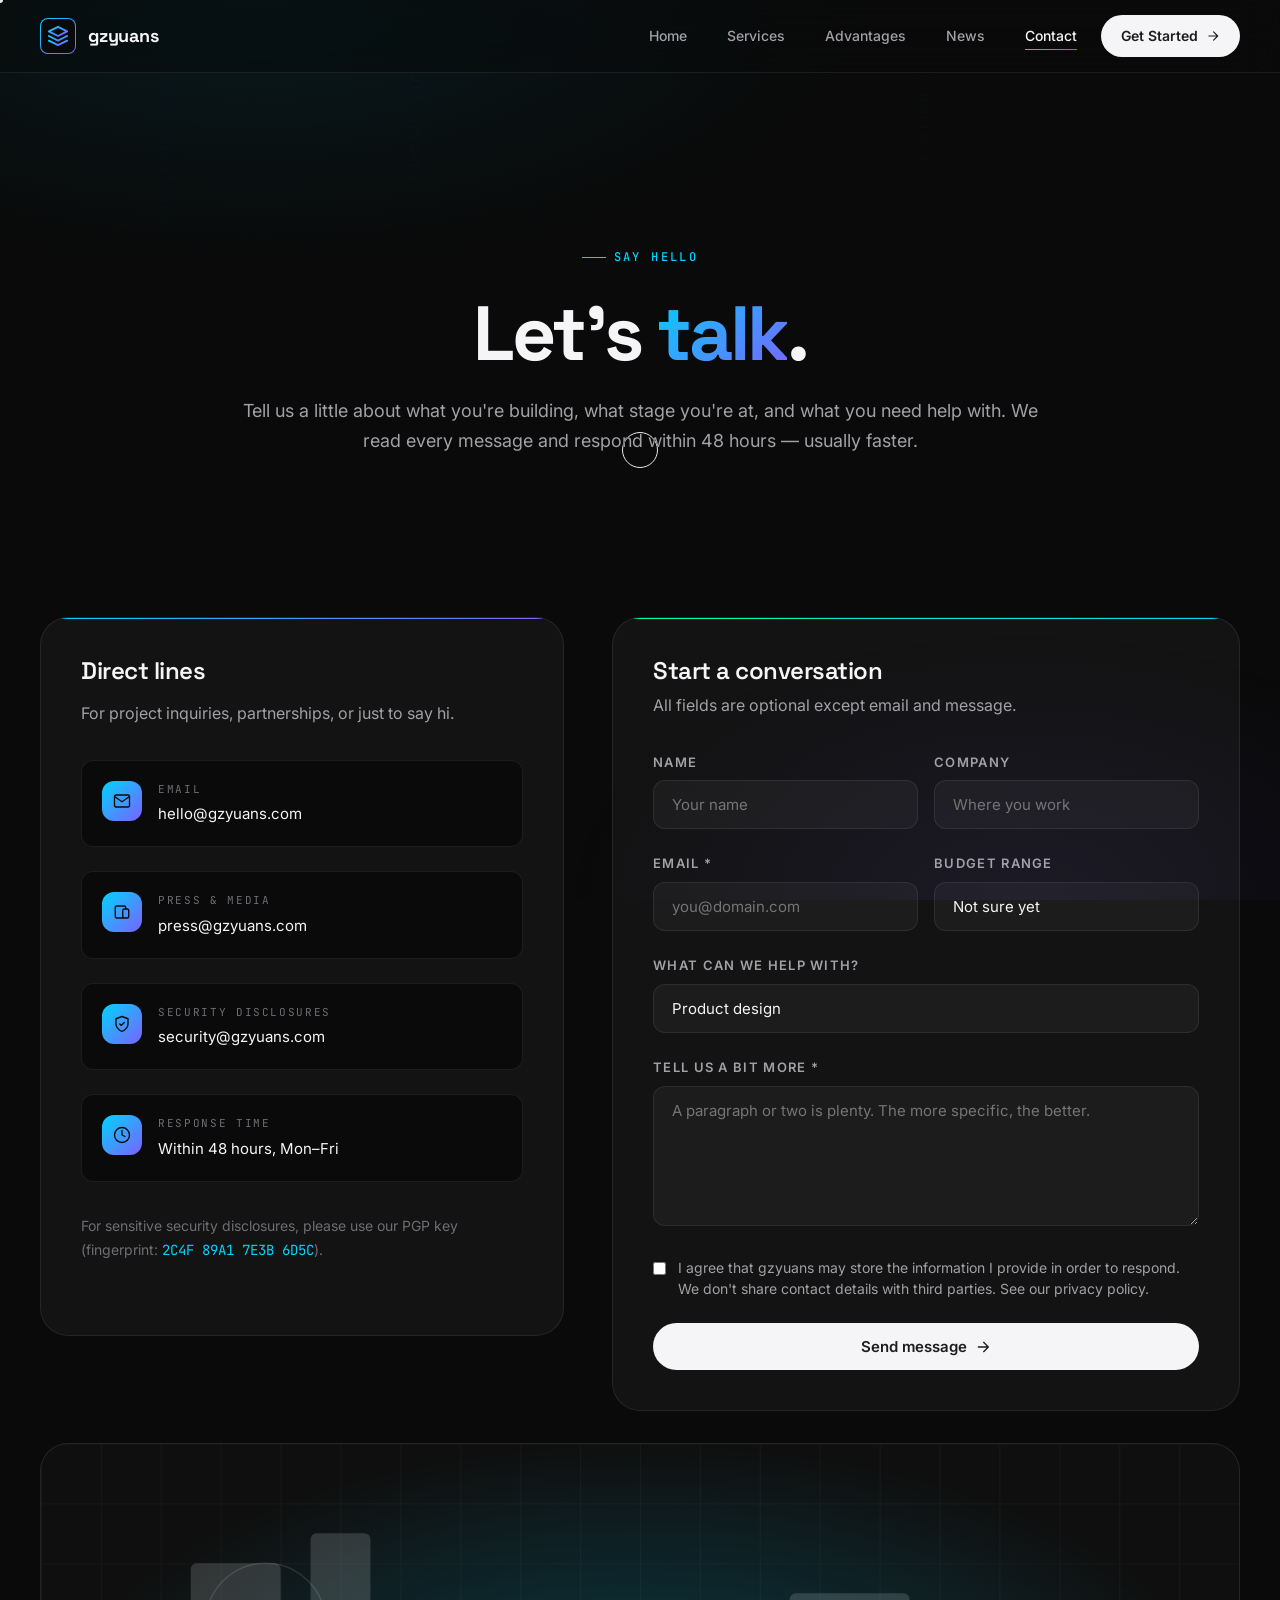
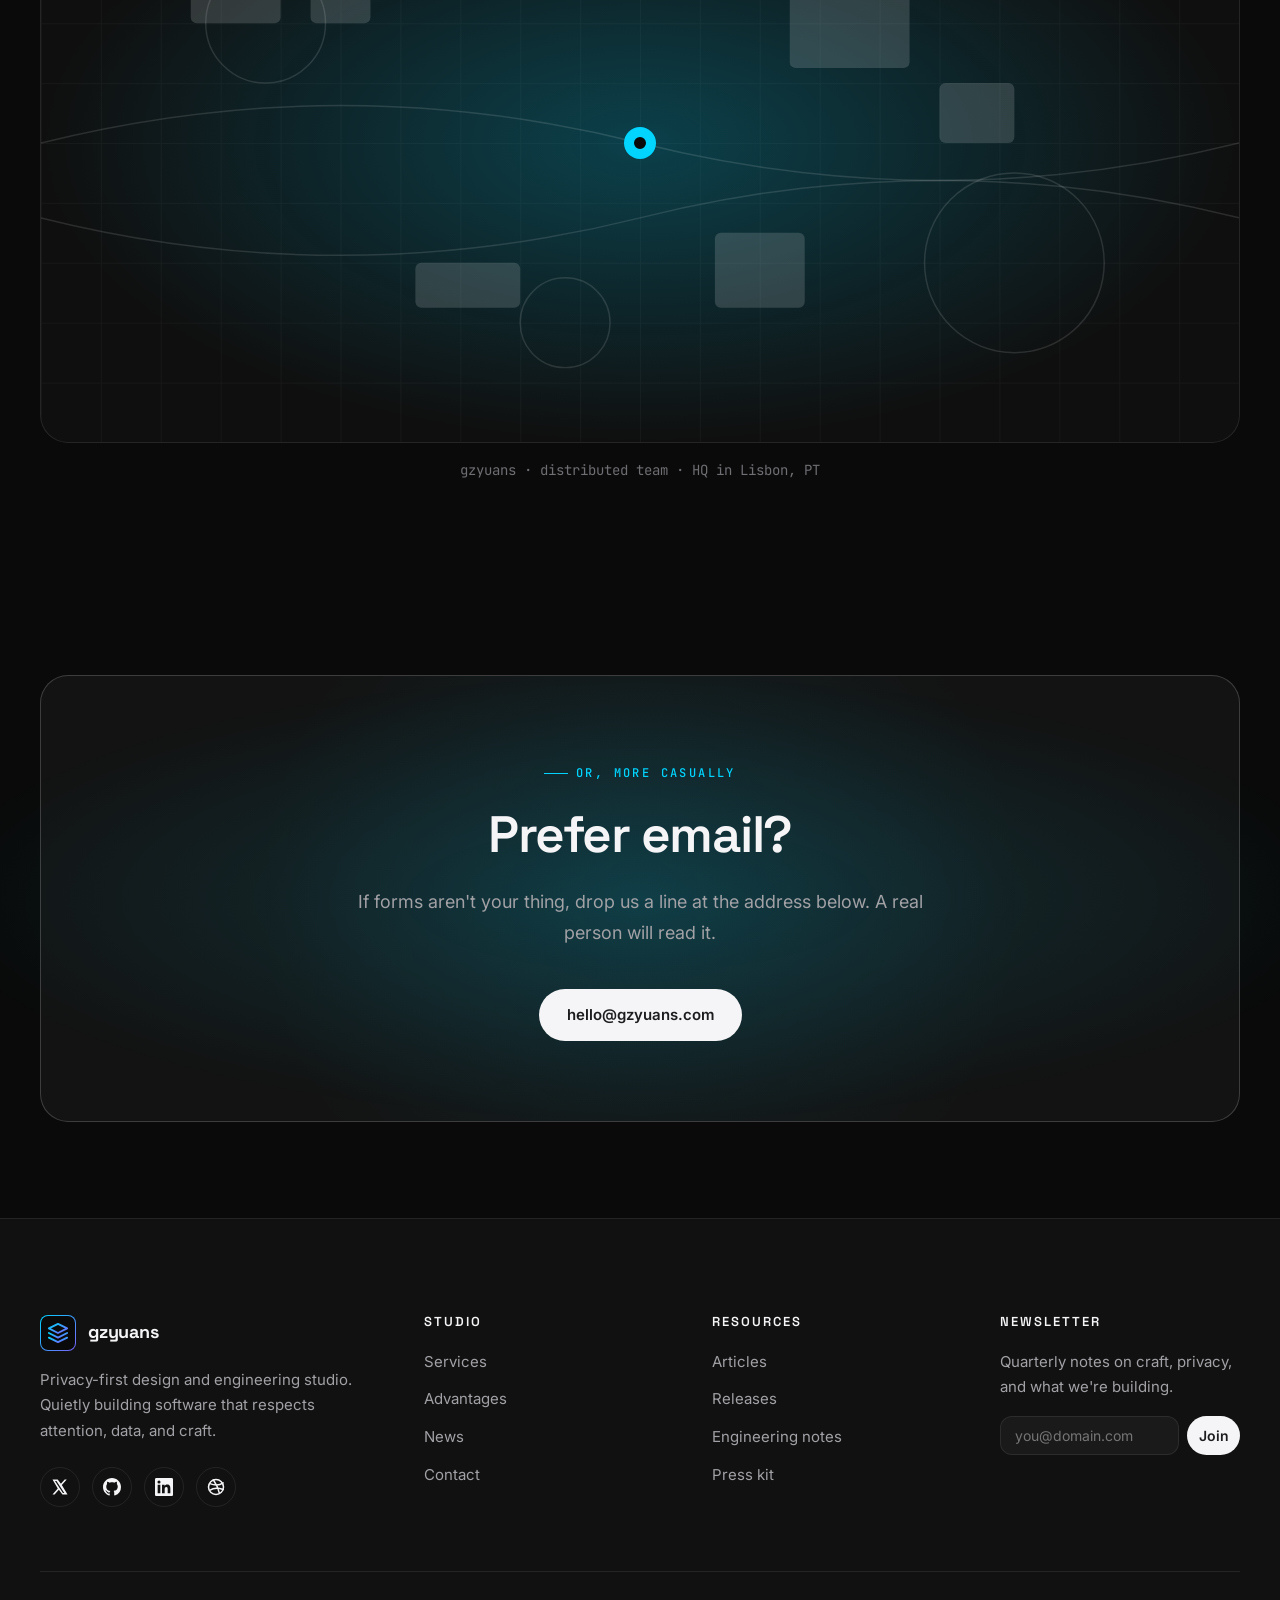
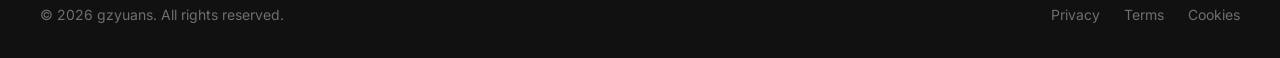
==== contact.html @ 5b29dfd0 "Initial site: build complete website from existing design system" ====
<!DOCTYPE html>
<html lang="en">
<head>
  <meta charset="UTF-8" />
  <meta name="viewport" content="width=device-width, initial-scale=1.0" />
  <meta name="description" content="Contact gzyuans — start a project, ask a question, or request a quote. We respond within 48 hours." />
  <meta name="theme-color" content="#0a0a0a" />
  <meta property="og:title" content="Contact — gzyuans" />
  <meta property="og:description" content="Start a project with gzyuans." />
  <meta property="og:type" content="website" />
  <title>Contact — gzyuans</title>

  <link rel="preconnect" href="https://fonts.googleapis.com" />
  <link rel="preconnect" href="https://fonts.gstatic.com" crossorigin />
  <link href="https://fonts.googleapis.com/css2?family=Inter:wght@400;500;600;700&family=Space+Grotesk:wght@500;600;700&family=JetBrains+Mono:wght@400;500&display=swap" rel="stylesheet" />
  <link rel="stylesheet" href="css/main.css" />
  <link rel="stylesheet" href="css/animations.css" />
  <link rel="stylesheet" href="css/pages.css" />
  <link rel="stylesheet" href="css/responsive.css" />
  <link rel="icon" type="image/svg+xml" href="data:image/svg+xml,%3Csvg xmlns='http://www.w3.org/2000/svg' viewBox='0 0 24 24' fill='none' stroke='%2300d4ff' stroke-width='2' stroke-linecap='round' stroke-linejoin='round'%3E%3Cpath d='M12 2L2 7l10 5 10-5-10-5z'/%3E%3Cpath d='M2 17l10 5 10-5'/%3E%3Cpath d='M2 12l10 5 10-5'/%3E%3C/svg%3E" />
</head>
<body>
  <div class="page-wrap">
    <header class="site-header">
      <div class="container">
        <nav class="nav" aria-label="Primary">
          <a href="index.html" class="nav-logo" aria-label="gzyuans home">
            <span class="nav-logo-mark">
              <svg viewBox="0 0 24 24" fill="none" stroke="url(#g)" stroke-width="2" stroke-linecap="round" stroke-linejoin="round" aria-hidden="true">
                <defs><linearGradient id="g" x1="0" y1="0" x2="1" y2="1"><stop offset="0%" stop-color="#00d4ff"/><stop offset="100%" stop-color="#7b61ff"/></linearGradient></defs>
                <path d="M12 2L2 7l10 5 10-5-10-5z"/><path d="M2 17l10 5 10-5"/><path d="M2 12l10 5 10-5"/>
              </svg>
            </span>
            <span>gzyuans</span>
          </a>
          <ul class="nav-list" id="navList">
            <li><a href="index.html" class="nav-link">Home</a></li>
            <li><a href="services.html" class="nav-link">Services</a></li>
            <li><a href="advantages.html" class="nav-link">Advantages</a></li>
            <li><a href="news.html" class="nav-link">News</a></li>
            <li><a href="contact.html" class="nav-link active">Contact</a></li>
            <li><a href="#contactForm" class="nav-cta magnetic">Get Started
              <svg width="14" height="14" viewBox="0 0 24 24" fill="none" stroke="currentColor" stroke-width="2" stroke-linecap="round" stroke-linejoin="round" aria-hidden="true"><path d="M5 12h14M13 5l7 7-7 7"/></svg>
            </a></li>
          </ul>
          <button class="nav-toggle" id="navToggle" aria-label="Toggle navigation" aria-expanded="false" aria-controls="navList">
            <span></span><span></span><span></span>
          </button>
        </nav>
      </div>
    </header>

    <main>
      <section class="contact-hero">
        <div class="hero-bg" aria-hidden="true"><div class="code-rain" data-count="6"></div></div>
        <div class="container">
          <div class="section-header reveal">
            <span class="eyebrow">Say hello</span>
            <h1>Let's <span class="gradient-text">talk</span>.</h1>
            <p>Tell us a little about what you're building, what stage you're at, and what you need help with. We read every message and respond within 48 hours — usually faster.</p>
          </div>
        </div>
      </section>

      <section class="container" style="padding-top: 0; padding-bottom: 6rem;">
        <div class="contact-grid">

          <aside class="contact-info reveal">
            <h3>Direct lines</h3>
            <p>For project inquiries, partnerships, or just to say hi.</p>

            <div class="contact-list">
              <a href="mailto:hello@gzyuans.com" class="contact-item">
                <div class="contact-item-icon"><svg viewBox="0 0 24 24" fill="none" stroke="currentColor" stroke-width="1.8" stroke-linecap="round" stroke-linejoin="round"><path d="M4 4h16c1.1 0 2 .9 2 2v12c0 1.1-.9 2-2 2H4c-1.1 0-2-.9-2-2V6c0-1.1.9-2 2-2z"/><polyline points="22,6 12,13 2,6"/></svg></div>
                <div>
                  <div class="contact-item-label">Email</div>
                  <div class="contact-item-value">hello@gzyuans.com</div>
                </div>
              </a>
              <a href="mailto:press@gzyuans.com" class="contact-item">
                <div class="contact-item-icon"><svg viewBox="0 0 24 24" fill="none" stroke="currentColor" stroke-width="1.8" stroke-linecap="round" stroke-linejoin="round"><path d="M19 20H5a2 2 0 0 1-2-2V6a2 2 0 0 1 2-2h10a2 2 0 0 1 2 2v1M19 8h-4a2 2 0 0 0-2 2v8a2 2 0 0 0 2 2h4a2 2 0 0 0 2-2v-8a2 2 0 0 0-2-2z"/></svg></div>
                <div>
                  <div class="contact-item-label">Press & media</div>
                  <div class="contact-item-value">press@gzyuans.com</div>
                </div>
              </a>
              <a href="mailto:security@gzyuans.com" class="contact-item">
                <div class="contact-item-icon"><svg viewBox="0 0 24 24" fill="none" stroke="currentColor" stroke-width="1.8" stroke-linecap="round" stroke-linejoin="round"><path d="M12 22s8-4 8-10V5l-8-3-8 3v7c0 6 8 10 8 10z"/><path d="M9 12l2 2 4-4"/></svg></div>
                <div>
                  <div class="contact-item-label">Security disclosures</div>
                  <div class="contact-item-value">security@gzyuans.com</div>
                </div>
              </a>
              <div class="contact-item">
                <div class="contact-item-icon"><svg viewBox="0 0 24 24" fill="none" stroke="currentColor" stroke-width="1.8" stroke-linecap="round" stroke-linejoin="round"><circle cx="12" cy="12" r="10"/><path d="M12 6v6l4 2"/></svg></div>
                <div>
                  <div class="contact-item-label">Response time</div>
                  <div class="contact-item-value">Within 48 hours, Mon–Fri</div>
                </div>
              </div>
            </div>

            <p style="font-size: 0.875rem; color: var(--color-text-muted); margin-top: 1.5rem;">For sensitive security disclosures, please use our PGP key (fingerprint: <code style="font-family: var(--font-mono); color: var(--color-accent);">2C4F 89A1 7E3B 6D5C</code>).</p>
          </aside>

          <form class="contact-form reveal" data-form id="contactForm" novalidate>
            <h3>Start a conversation</h3>
            <p>All fields are optional except email and message.</p>

            <div class="form-row">
              <div class="form-group">
                <label class="form-label" for="name">Name</label>
                <input id="name" name="name" type="text" class="form-input" placeholder="Your name" autocomplete="name" />
              </div>
              <div class="form-group">
                <label class="form-label" for="company">Company</label>
                <input id="company" name="company" type="text" class="form-input" placeholder="Where you work" autocomplete="organization" />
              </div>
            </div>

            <div class="form-row">
              <div class="form-group">
                <label class="form-label" for="email">Email *</label>
                <input id="email" name="email" type="email" required class="form-input" placeholder="you@domain.com" autocomplete="email" />
              </div>
              <div class="form-group">
                <label class="form-label" for="budget">Budget range</label>
                <select id="budget" name="budget" class="form-select">
                  <option value="">Not sure yet</option>
                  <option>Under $10k</option>
                  <option>$10k – $50k</option>
                  <option>$50k – $200k</option>
                  <option>$200k+</option>
                </select>
              </div>
            </div>

            <div class="form-group">
              <label class="form-label" for="topic">What can we help with?</label>
              <select id="topic" name="topic" class="form-select">
                <option>Product design</option>
                <option>Software engineering</option>
                <option>Applied AI</option>
                <option>Strategy / advisory</option>
                <option>Something else</option>
              </select>
            </div>

            <div class="form-group">
              <label class="form-label" for="message">Tell us a bit more *</label>
              <textarea id="message" name="message" required class="form-textarea" placeholder="A paragraph or two is plenty. The more specific, the better."></textarea>
            </div>

            <div class="form-group" style="display:flex; gap: 0.75rem; align-items: flex-start; margin-bottom: 1.5rem;">
              <input id="consent" name="consent" type="checkbox" required style="margin-top: 0.3rem;" />
              <label for="consent" style="font-size: 0.875rem; color: var(--color-text-dim); line-height: 1.5;">I agree that gzyuans may store the information I provide in order to respond. We don't share contact details with third parties. See our <a href="privacy.html">privacy policy</a>.</label>
            </div>

            <button type="submit" class="btn btn-primary magnetic" style="width: 100%;">
              Send message
              <svg width="16" height="16" viewBox="0 0 24 24" fill="none" stroke="currentColor" stroke-width="2" stroke-linecap="round" stroke-linejoin="round"><path d="M5 12h14M13 5l7 7-7 7"/></svg>
            </button>
          </form>

        </div>

        <!-- Map -->
        <div class="location-map reveal" aria-label="Our location">
          <svg viewBox="0 0 800 400" preserveAspectRatio="xMidYMid slice" xmlns="http://www.w3.org/2000/svg">
            <defs>
              <pattern id="grid" width="40" height="40" patternUnits="userSpaceOnUse">
                <path d="M 40 0 L 0 0 0 40" fill="none" stroke="rgba(255,255,255,0.04)" stroke-width="1"/>
              </pattern>
              <radialGradient id="mapGlow" cx="50%" cy="50%" r="50%">
                <stop offset="0%" stop-color="rgba(0,212,255,0.25)"/>
                <stop offset="100%" stop-color="rgba(0,212,255,0)"/>
              </radialGradient>
            </defs>
            <rect width="800" height="400" fill="rgba(0,0,0,0.2)"/>
            <rect width="800" height="400" fill="url(#grid)"/>
            <rect width="800" height="400" fill="url(#mapGlow)"/>
            <g stroke="rgba(255,255,255,0.12)" fill="none" stroke-width="1">
              <path d="M 0 200 Q 200 150 400 200 T 800 200"/>
              <path d="M 0 250 Q 200 300 400 250 T 800 250"/>
              <circle cx="150" cy="120" r="40"/>
              <circle cx="650" cy="280" r="60"/>
              <circle cx="350" cy="320" r="30"/>
            </g>
            <g fill="rgba(255,255,255,0.15)">
              <rect x="100" y="80" width="60" height="40" rx="4"/>
              <rect x="180" y="60" width="40" height="60" rx="4"/>
              <rect x="500" y="100" width="80" height="50" rx="4"/>
              <rect x="600" y="160" width="50" height="40" rx="4"/>
              <rect x="250" y="280" width="70" height="30" rx="4"/>
              <rect x="450" y="260" width="60" height="50" rx="4"/>
            </g>
          </svg>
          <div class="map-marker" aria-hidden="true"></div>
        </div>

        <p class="reveal" style="text-align: center; margin-top: 1rem; color: var(--color-text-muted); font-size: 0.875rem; font-family: var(--font-mono);">
          gzyuans · distributed team · HQ in Lisbon, PT
        </p>
      </section>

      <section class="cta-section">
        <div class="container">
          <div class="cta-card reveal">
            <span class="eyebrow" style="justify-content:center">Or, more casually</span>
            <h2>Prefer email?</h2>
            <p>If forms aren't your thing, drop us a line at the address below. A real person will read it.</p>
            <div class="cta-actions">
              <a href="mailto:hello@gzyuans.com" class="btn btn-primary magnetic">hello@gzyuans.com</a>
            </div>
          </div>
        </div>
      </section>
    </main>

    <footer class="site-footer">
      <div class="container">
        <div class="footer-grid">
          <div class="footer-brand">
            <a href="index.html" class="nav-logo" aria-label="gzyuans home">
              <span class="nav-logo-mark">
                <svg viewBox="0 0 24 24" fill="none" stroke="url(#gf)" stroke-width="2" stroke-linecap="round" stroke-linejoin="round" aria-hidden="true">
                  <defs><linearGradient id="gf" x1="0" y1="0" x2="1" y2="1"><stop offset="0%" stop-color="#00d4ff"/><stop offset="100%" stop-color="#7b61ff"/></linearGradient></defs>
                  <path d="M12 2L2 7l10 5 10-5-10-5z"/><path d="M2 17l10 5 10-5"/><path d="M2 12l10 5 10-5"/>
                </svg>
              </span>
              <span>gzyuans</span>
            </a>
            <p>Privacy-first design and engineering studio. Quietly building software that respects attention, data, and craft.</p>
            <div class="footer-social">
              <a href="#" aria-label="Twitter / X"><svg viewBox="0 0 24 24" fill="currentColor" aria-hidden="true"><path d="M18.244 2H21l-6.55 7.49L22 22h-6.79l-4.74-6.21L4.8 22H2l7.01-8.02L2 2h6.91l4.3 5.69L18.24 2zm-2.38 18h1.86L7.27 4H5.3l10.56 16z"/></svg></a>
              <a href="#" aria-label="GitHub"><svg viewBox="0 0 24 24" fill="currentColor" aria-hidden="true"><path d="M12 0C5.37 0 0 5.37 0 12c0 5.3 3.44 9.8 8.21 11.39.6.11.82-.26.82-.58 0-.29-.01-1.05-.02-2.05-3.34.72-4.04-1.61-4.04-1.61-.55-1.39-1.34-1.76-1.34-1.76-1.09-.74.08-.73.08-.73 1.2.08 1.84 1.24 1.84 1.24 1.07 1.83 2.81 1.3 3.5 1 .11-.78.42-1.3.76-1.6-2.66-.3-5.47-1.33-5.47-5.93 0-1.31.47-2.38 1.24-3.22-.12-.3-.54-1.52.12-3.18 0 0 1.01-.32 3.3 1.23.96-.27 1.98-.4 3-.4s2.04.13 3 .4c2.28-1.55 3.29-1.23 3.29-1.23.66 1.66.24 2.88.12 3.18.77.84 1.24 1.91 1.24 3.22 0 4.61-2.81 5.62-5.48 5.92.43.37.81 1.1.81 2.22 0 1.6-.01 2.89-.01 3.29 0 .32.22.7.83.58A12.01 12.01 0 0 0 24 12c0-6.63-5.37-12-12-12z"/></svg></a>
              <a href="#" aria-label="LinkedIn"><svg viewBox="0 0 24 24" fill="currentColor" aria-hidden="true"><path d="M20.45 20.45h-3.55v-5.57c0-1.33-.03-3.04-1.85-3.04-1.85 0-2.13 1.45-2.13 2.94v5.67H9.36V9h3.41v1.56h.05c.47-.9 1.64-1.85 3.37-1.85 3.6 0 4.27 2.37 4.27 5.46v6.28zM5.34 7.43a2.06 2.06 0 1 1 0-4.12 2.06 2.06 0 0 1 0 4.12zM7.12 20.45H3.56V9h3.56v11.45zM22.22 0H1.77C.79 0 0 .77 0 1.72v20.56C0 23.23.79 24 1.77 24h20.45C23.2 24 24 23.23 24 22.28V1.72C24 .77 23.2 0 22.22 0z"/></svg></a>
              <a href="#" aria-label="Dribbble"><svg viewBox="0 0 24 24" fill="none" stroke="currentColor" stroke-width="2" stroke-linecap="round" stroke-linejoin="round" aria-hidden="true"><circle cx="12" cy="12" r="10"/><path d="M8.56 2.75c4.37 6.03 6.02 9.42 8.03 17.72M21.54 15.32c-4.62-1.51-12.66-2.18-18.04 1.07M3.84 7.46c5.4 2.04 12.81 2.34 17.66-.96"/></svg></a>
            </div>
          </div>
          <div class="footer-col">
            <h4>Studio</h4>
            <ul>
              <li><a href="services.html">Services</a></li>
              <li><a href="advantages.html">Advantages</a></li>
              <li><a href="news.html">News</a></li>
              <li><a href="contact.html">Contact</a></li>
            </ul>
          </div>
          <div class="footer-col">
            <h4>Resources</h4>
            <ul>
              <li><a href="news.html">Articles</a></li>
              <li><a href="news.html">Releases</a></li>
              <li><a href="news.html">Engineering notes</a></li>
              <li><a href="contact.html">Press kit</a></li>
            </ul>
          </div>
          <div class="footer-col">
            <h4>Newsletter</h4>
            <p style="font-size: 0.9375rem; margin-bottom: 1rem;">Quarterly notes on craft, privacy, and what we're building.</p>
            <form data-newsletter style="display:flex; gap: 0.5rem;">
              <input type="email" required placeholder="you@domain.com" class="form-input" style="padding: 0.625rem 0.875rem; font-size: 0.875rem;" />
              <button type="submit" class="btn btn-primary magnetic" style="padding: 0.625rem 1rem; font-size: 0.875rem;">Join</button>
            </form>
          </div>
        </div>
        <div class="footer-bottom">
          <span>© <span data-year>2026</span> gzyuans. All rights reserved.</span>
          <div class="footer-bottom-links">
            <a href="privacy.html">Privacy</a>
            <a href="terms.html">Terms</a>
            <a href="privacy.html#cookies">Cookies</a>
          </div>
        </div>
      </div>
    </footer>
  </div>

  <script src="js/main.js" defer></script>
  <script src="js/animations.js" defer></script>
</body>
</html>
---- css/main.css ----
/* ============================================
   gzyuans.com - Main Stylesheet
   Tesla-style Design System
   ============================================ */

/* ===== CSS Variables / Design Tokens ===== */
:root {
  /* Brand Colors */
  --color-bg: #0a0a0a;
  --color-bg-alt: #111111;
  --color-bg-elev: #161616;
  --color-bg-light: #f5f5f7;
  --color-surface: rgba(255, 255, 255, 0.04);
  --color-surface-hover: rgba(255, 255, 255, 0.08);
  --color-border: rgba(255, 255, 255, 0.08);
  --color-border-strong: rgba(255, 255, 255, 0.18);

  --color-text: #f5f5f7;
  --color-text-dim: #a1a1a6;
  --color-text-muted: #6e6e73;
  --color-text-dark: #1d1d1f;

  --color-accent: #00d4ff;
  --color-accent-2: #7b61ff;
  --color-accent-3: #00ffa3;
  --color-glow: rgba(0, 212, 255, 0.45);
  --color-warn: #ff5a3c;
  --color-success: #00ffa3;

  /* Gradients */
  --grad-primary: linear-gradient(135deg, #00d4ff 0%, #7b61ff 100%);
  --grad-secondary: linear-gradient(135deg, #00ffa3 0%, #00d4ff 100%);
  --grad-dark: linear-gradient(180deg, #0a0a0a 0%, #161616 100%);
  --grad-glow: radial-gradient(circle at 50% 50%, rgba(0, 212, 255, 0.15), transparent 60%);

  /* Typography */
  --font-sans: 'Inter', -apple-system, BlinkMacSystemFont, 'Segoe UI', Roboto, 'Helvetica Neue', Arial, sans-serif;
  --font-mono: 'JetBrains Mono', 'Fira Code', 'SF Mono', Monaco, Consolas, 'Liberation Mono', monospace;
  --font-display: 'Space Grotesk', 'Inter', sans-serif;

  /* Spacing */
  --space-1: 0.25rem;
  --space-2: 0.5rem;
  --space-3: 0.75rem;
  --space-4: 1rem;
  --space-5: 1.5rem;
  --space-6: 2rem;
  --space-8: 3rem;
  --space-10: 4rem;
  --space-12: 6rem;
  --space-16: 8rem;
  --space-20: 12rem;

  /* Layout */
  --max-width: 1320px;
  --radius-sm: 6px;
  --radius: 12px;
  --radius-lg: 20px;
  --radius-xl: 28px;

  /* Shadows */
  --shadow-sm: 0 2px 8px rgba(0, 0, 0, 0.4);
  --shadow: 0 8px 32px rgba(0, 0, 0, 0.5);
  --shadow-lg: 0 20px 60px rgba(0, 0, 0, 0.6);
  --shadow-glow: 0 0 60px rgba(0, 212, 255, 0.25);

  /* Animation */
  --ease: cubic-bezier(0.16, 1, 0.3, 1);
  --ease-smooth: cubic-bezier(0.65, 0, 0.35, 1);
  --ease-bounce: cubic-bezier(0.68, -0.55, 0.265, 1.55);
  --duration-fast: 0.2s;
  --duration: 0.4s;
  --duration-slow: 0.8s;
  --duration-slower: 1.2s;
}

/* ===== Reset & Base ===== */
*,
*::before,
*::after {
  box-sizing: border-box;
  margin: 0;
  padding: 0;
}

html {
  scroll-behavior: smooth;
  -webkit-text-size-adjust: 100%;
  font-size: 16px;
}

body {
  font-family: var(--font-sans);
  background: var(--color-bg);
  color: var(--color-text);
  line-height: 1.6;
  -webkit-font-smoothing: antialiased;
  -moz-osx-font-smoothing: grayscale;
  overflow-x: hidden;
  min-height: 100vh;
  position: relative;
}

body::before {
  content: '';
  position: fixed;
  top: 0;
  left: 0;
  right: 0;
  bottom: 0;
  background:
    radial-gradient(ellipse 80% 50% at 20% 0%, rgba(0, 212, 255, 0.08), transparent 60%),
    radial-gradient(ellipse 60% 50% at 80% 100%, rgba(123, 97, 255, 0.08), transparent 60%);
  pointer-events: none;
  z-index: -1;
}

img, svg, video {
  max-width: 100%;
  height: auto;
  display: block;
}

a {
  color: inherit;
  text-decoration: none;
  transition: color var(--duration) var(--ease);
}

button {
  font-family: inherit;
  cursor: pointer;
  border: none;
  background: none;
  color: inherit;
}

ul, ol {
  list-style: none;
}

/* ===== Typography ===== */
h1, h2, h3, h4, h5, h6 {
  font-family: var(--font-display);
  font-weight: 600;
  line-height: 1.1;
  letter-spacing: -0.02em;
  color: var(--color-text);
}

h1 { font-size: clamp(2.5rem, 6vw, 5.5rem); font-weight: 700; letter-spacing: -0.04em; }
h2 { font-size: clamp(2rem, 4.5vw, 3.75rem); letter-spacing: -0.03em; }
h3 { font-size: clamp(1.5rem, 3vw, 2.25rem); }
h4 { font-size: clamp(1.25rem, 2vw, 1.5rem); }
h5 { font-size: 1.125rem; }
h6 { font-size: 1rem; }

p {
  color: var(--color-text-dim);
  line-height: 1.7;
  font-size: 1rem;
}

.mono { font-family: var(--font-mono); }
.gradient-text {
  background: var(--grad-primary);
  -webkit-background-clip: text;
  background-clip: text;
  -webkit-text-fill-color: transparent;
}

.eyebrow {
  display: inline-flex;
  align-items: center;
  gap: 0.5rem;
  font-family: var(--font-mono);
  font-size: 0.75rem;
  font-weight: 500;
  text-transform: uppercase;
  letter-spacing: 0.2em;
  color: var(--color-accent);
  margin-bottom: 1.5rem;
}

.eyebrow::before {
  content: '';
  width: 24px;
  height: 1px;
  background: var(--color-accent);
  display: inline-block;
}

/* ===== Layout ===== */
.container {
  width: 100%;
  max-width: var(--max-width);
  margin: 0 auto;
  padding: 0 1.5rem;
}

@media (min-width: 768px) {
  .container { padding: 0 2.5rem; }
}

section {
  position: relative;
  padding: var(--space-16) 0;
}

@media (max-width: 768px) {
  section { padding: var(--space-12) 0; }
}

.section-header {
  text-align: center;
  max-width: 820px;
  margin: 0 auto var(--space-12);
}

.section-header p {
  margin-top: 1.25rem;
  font-size: 1.125rem;
  color: var(--color-text-dim);
}

/* ===== Header / Navigation ===== */
.site-header {
  position: fixed;
  top: 0;
  left: 0;
  right: 0;
  z-index: 100;
  background: rgba(10, 10, 10, 0.6);
  backdrop-filter: saturate(180%) blur(20px);
  -webkit-backdrop-filter: saturate(180%) blur(20px);
  border-bottom: 1px solid var(--color-border);
  transition: all var(--duration) var(--ease);
}

.site-header.scrolled {
  background: rgba(10, 10, 10, 0.85);
  border-bottom-color: var(--color-border-strong);
}

.nav {
  display: flex;
  align-items: center;
  justify-content: space-between;
  height: 72px;
}

.nav-logo {
  display: flex;
  align-items: center;
  gap: 0.75rem;
  font-family: var(--font-display);
  font-weight: 700;
  font-size: 1.125rem;
  letter-spacing: -0.01em;
  color: var(--color-text);
  transition: opacity var(--duration) var(--ease);
}

.nav-logo:hover { opacity: 0.85; }

.nav-logo-mark {
  width: 36px;
  height: 36px;
  display: grid;
  place-items: center;
  border-radius: 8px;
  background: var(--grad-primary);
  position: relative;
  overflow: hidden;
}

.nav-logo-mark::after {
  content: '';
  position: absolute;
  inset: 1px;
  border-radius: 7px;
  background: var(--color-bg);
}

.nav-logo-mark svg {
  width: 22px;
  height: 22px;
  position: relative;
  z-index: 1;
}

.nav-list {
  display: flex;
  align-items: center;
  gap: 0.5rem;
}

.nav-link {
  display: inline-block;
  padding: 0.5rem 1rem;
  font-size: 0.875rem;
  font-weight: 500;
  color: var(--color-text-dim);
  border-radius: 8px;
  position: relative;
  transition: all var(--duration) var(--ease);
}

.nav-link:hover,
.nav-link.active {
  color: var(--color-text);
}

.nav-link::after {
  content: '';
  position: absolute;
  left: 1rem;
  right: 1rem;
  bottom: 0.3rem;
  height: 1px;
  background: var(--grad-primary);
  transform: scaleX(0);
  transform-origin: left;
  transition: transform var(--duration) var(--ease);
}

.nav-link:hover::after,
.nav-link.active::after {
  transform: scaleX(1);
}

.nav-cta {
  display: inline-flex;
  align-items: center;
  gap: 0.5rem;
  padding: 0.625rem 1.25rem;
  background: var(--color-text);
  color: var(--color-text-dark);
  border-radius: 999px;
  font-size: 0.875rem;
  font-weight: 600;
  transition: all var(--duration) var(--ease);
}

.nav-cta:hover {
  background: var(--color-accent);
  color: var(--color-bg);
  transform: translateY(-1px);
}

.nav-toggle {
  display: none;
  width: 40px;
  height: 40px;
  border-radius: 8px;
  position: relative;
  z-index: 110;
}

.nav-toggle span {
  display: block;
  width: 20px;
  height: 1.5px;
  background: var(--color-text);
  margin: 4px auto;
  transition: all var(--duration) var(--ease);
}

.nav-toggle.active span:nth-child(1) { transform: translateY(5.5px) rotate(45deg); }
.nav-toggle.active span:nth-child(2) { opacity: 0; }
.nav-toggle.active span:nth-child(3) { transform: translateY(-5.5px) rotate(-45deg); }

@media (max-width: 960px) {
  .nav-list {
    position: fixed;
    top: 0;
    right: 0;
    bottom: 0;
    width: 100%;
    max-width: 360px;
    flex-direction: column;
    align-items: stretch;
    padding: 6rem 2rem 2rem;
    background: var(--color-bg-alt);
    border-left: 1px solid var(--color-border);
    transform: translateX(100%);
    transition: transform var(--duration-slow) var(--ease);
    gap: 0.5rem;
  }
  .nav-list.open { transform: translateX(0); }
  .nav-link { padding: 1rem; font-size: 1.125rem; }
  .nav-cta { margin-top: 1rem; justify-content: center; }
  .nav-toggle { display: block; }
}

/* ===== Buttons ===== */
.btn {
  display: inline-flex;
  align-items: center;
  justify-content: center;
  gap: 0.5rem;
  padding: 0.875rem 1.75rem;
  font-family: var(--font-sans);
  font-size: 0.9375rem;
  font-weight: 600;
  border-radius: 999px;
  cursor: pointer;
  position: relative;
  overflow: hidden;
  transition: all var(--duration) var(--ease);
  white-space: nowrap;
}

.btn-primary {
  background: var(--color-text);
  color: var(--color-text-dark);
}

.btn-primary:hover {
  background: var(--color-accent);
  transform: translateY(-2px);
  box-shadow: 0 12px 32px rgba(0, 212, 255, 0.3);
}

.btn-secondary {
  background: transparent;
  color: var(--color-text);
  border: 1px solid var(--color-border-strong);
}

.btn-secondary:hover {
  background: var(--color-surface-hover);
  border-color: var(--color-text);
}

.btn-ghost {
  background: transparent;
  color: var(--color-text);
  padding: 0.625rem 1rem;
}

.btn-ghost:hover { color: var(--color-accent); }

.btn-arrow {
  display: inline-flex;
  align-items: center;
  gap: 0.5rem;
  font-weight: 600;
  color: var(--color-text);
  transition: gap var(--duration) var(--ease);
}

.btn-arrow:hover { gap: 0.875rem; color: var(--color-accent); }
.btn-arrow svg { transition: transform var(--duration) var(--ease); }
.btn-arrow:hover svg { transform: translateX(4px); }

.btn .ripple {
  position: absolute;
  border-radius: 50%;
  transform: scale(0);
  animation: ripple 600ms var(--ease) forwards;
  background: rgba(255, 255, 255, 0.4);
  pointer-events: none;
}

@keyframes ripple {
  to { transform: scale(2.4); opacity: 0; }
}

/* ===== Footer ===== */
.site-footer {
  background: var(--color-bg-alt);
  border-top: 1px solid var(--color-border);
  padding: var(--space-12) 0 var(--space-6);
  position: relative;
}

.footer-grid {
  display: grid;
  grid-template-columns: 1.4fr repeat(3, 1fr);
  gap: 3rem;
  margin-bottom: 4rem;
}

@media (max-width: 960px) {
  .footer-grid { grid-template-columns: 1fr 1fr; gap: 2.5rem; }
}

@media (max-width: 560px) {
  .footer-grid { grid-template-columns: 1fr; }
}

.footer-brand {
  max-width: 360px;
}

.footer-brand p {
  margin-top: 1rem;
  font-size: 0.9375rem;
  color: var(--color-text-dim);
}

.footer-social {
  display: flex;
  gap: 0.75rem;
  margin-top: 1.5rem;
}

.footer-social a {
  width: 40px;
  height: 40px;
  display: grid;
  place-items: center;
  border: 1px solid var(--color-border);
  border-radius: 999px;
  transition: all var(--duration) var(--ease);
}

.footer-social a:hover {
  border-color: var(--color-accent);
  background: rgba(0, 212, 255, 0.1);
  transform: translateY(-2px);
}

.footer-social svg { width: 18px; height: 18px; }

.footer-col h4 {
  font-size: 0.8125rem;
  font-weight: 600;
  text-transform: uppercase;
  letter-spacing: 0.15em;
  color: var(--color-text);
  margin-bottom: 1.25rem;
}

.footer-col ul { display: flex; flex-direction: column; gap: 0.75rem; }

.footer-col a {
  color: var(--color-text-dim);
  font-size: 0.9375rem;
  transition: color var(--duration) var(--ease);
}

.footer-col a:hover { color: var(--color-accent); }

.footer-bottom {
  display: flex;
  align-items: center;
  justify-content: space-between;
  flex-wrap: wrap;
  gap: 1rem;
  padding-top: 2rem;
  border-top: 1px solid var(--color-border);
  font-size: 0.875rem;
  color: var(--color-text-muted);
}

.footer-bottom-links {
  display: flex;
  gap: 1.5rem;
  flex-wrap: wrap;
}

.footer-bottom-links a:hover { color: var(--color-text); }

/* ===== Cards ===== */
.card {
  background: var(--color-surface);
  border: 1px solid var(--color-border);
  border-radius: var(--radius-lg);
  padding: 2rem;
  position: relative;
  overflow: hidden;
  transition: all var(--duration-slow) var(--ease);
}

.card:hover {
  border-color: var(--color-border-strong);
  background: var(--color-surface-hover);
  transform: translateY(-4px);
}

.card::before {
  content: '';
  position: absolute;
  inset: 0;
  background: var(--grad-glow);
  opacity: 0;
  transition: opacity var(--duration-slow) var(--ease);
  pointer-events: none;
}

.card:hover::before { opacity: 1; }

.card-icon {
  width: 56px;
  height: 56px;
  display: grid;
  place-items: center;
  border-radius: var(--radius);
  background: var(--color-bg);
  border: 1px solid var(--color-border);
  margin-bottom: 1.5rem;
  transition: all var(--duration) var(--ease);
}

.card:hover .card-icon {
  border-color: var(--color-accent);
  box-shadow: 0 0 24px rgba(0, 212, 255, 0.3);
}

.card-icon svg { width: 24px; height: 24px; }

.card h3 { margin-bottom: 0.75rem; font-size: 1.375rem; }

.card p { font-size: 0.9375rem; }

/* ===== Grids ===== */
.grid {
  display: grid;
  gap: 1.5rem;
}

.grid-2 { grid-template-columns: repeat(2, 1fr); }
.grid-3 { grid-template-columns: repeat(3, 1fr); }
.grid-4 { grid-template-columns: repeat(4, 1fr); }

@media (max-width: 960px) {
  .grid-3, .grid-4 { grid-template-columns: repeat(2, 1fr); }
}

@media (max-width: 640px) {
  .grid-2, .grid-3, .grid-4 { grid-template-columns: 1fr; }
}

/* ===== Form Elements ===== */
.form-group { margin-bottom: 1.5rem; }

.form-label {
  display: block;
  font-size: 0.8125rem;
  font-weight: 600;
  text-transform: uppercase;
  letter-spacing: 0.1em;
  color: var(--color-text-dim);
  margin-bottom: 0.5rem;
}

.form-input,
.form-textarea,
.form-select {
  width: 100%;
  padding: 0.875rem 1.125rem;
  background: var(--color-surface);
  border: 1px solid var(--color-border);
  border-radius: var(--radius);
  color: var(--color-text);
  font-family: inherit;
  font-size: 0.9375rem;
  transition: all var(--duration) var(--ease);
}

.form-input:focus,
.form-textarea:focus,
.form-select:focus {
  outline: none;
  border-color: var(--color-accent);
  background: var(--color-surface-hover);
  box-shadow: 0 0 0 4px rgba(0, 212, 255, 0.12);
}

.form-textarea { min-height: 140px; resize: vertical; }

.form-select { appearance: none; cursor: pointer; }

/* ===== Utility ===== */
.text-center { text-align: center; }
.text-left { text-align: left; }
.text-right { text-align: right; }

.mt-1 { margin-top: var(--space-1); }
.mt-2 { margin-top: var(--space-2); }
.mt-4 { margin-top: var(--space-4); }
.mt-6 { margin-top: var(--space-6); }
.mt-8 { margin-top: var(--space-8); }
.mt-12 { margin-top: var(--space-12); }

.mb-1 { margin-bottom: var(--space-1); }
.mb-2 { margin-bottom: var(--space-2); }
.mb-4 { margin-bottom: var(--space-4); }
.mb-6 { margin-bottom: var(--space-6); }
.mb-8 { margin-bottom: var(--space-8); }
.mb-12 { margin-bottom: var(--space-12); }

.flex { display: flex; }
.flex-col { flex-direction: column; }
.items-center { align-items: center; }
.justify-center { justify-content: center; }
.justify-between { justify-content: space-between; }
.gap-2 { gap: var(--space-2); }
.gap-4 { gap: var(--space-4); }
.gap-6 { gap: var(--space-6); }
.gap-8 { gap: var(--space-8); }

.hidden { display: none; }

.divider {
  height: 1px;
  background: var(--color-border);
  margin: var(--space-8) 0;
}

.badge {
  display: inline-flex;
  align-items: center;
  gap: 0.375rem;
  padding: 0.25rem 0.75rem;
  background: var(--color-surface);
  border: 1px solid var(--color-border);
  border-radius: 999px;
  font-size: 0.75rem;
  font-weight: 500;
  color: var(--color-text-dim);
  font-family: var(--font-mono);
}

.badge-accent {
  background: rgba(0, 212, 255, 0.1);
  border-color: rgba(0, 212, 255, 0.3);
  color: var(--color-accent);
}

.badge-success {
  background: rgba(0, 255, 163, 0.1);
  border-color: rgba(0, 255, 163, 0.3);
  color: var(--color-success);
}

.glow-orb {
  position: absolute;
  border-radius: 50%;
  filter: blur(80px);
  pointer-events: none;
  opacity: 0.4;
  z-index: -1;
}

/* ===== Page Transitions ===== */
.page-wrap {
  padding-top: 72px;
  min-height: 100vh;
  position: relative;
}

main { display: block; }
---- css/animations.css ----
/* ============================================
   gzyuans.com - Animations Library
   Tesla-style rich animations
   ============================================ */

/* ===== Reveal Animations ===== */
.reveal {
  opacity: 0;
  transform: translateY(40px);
  transition: opacity 1s var(--ease), transform 1s var(--ease);
  will-change: opacity, transform;
}

.reveal.is-visible {
  opacity: 1;
  transform: translateY(0);
}

.reveal-up { transform: translateY(60px); }
.reveal-down { transform: translateY(-60px); }
.reveal-left { transform: translateX(-60px); }
.reveal-right { transform: translateX(60px); }

.reveal-up.is-visible,
.reveal-down.is-visible,
.reveal-left.is-visible,
.reveal-right.is-visible {
  transform: translate(0, 0);
}

/* Stagger children */
.stagger > * {
  opacity: 0;
  transform: translateY(30px);
  transition: opacity 0.8s var(--ease), transform 0.8s var(--ease);
}

.stagger.is-visible > *:nth-child(1) { transition-delay: 0.05s; }
.stagger.is-visible > *:nth-child(2) { transition-delay: 0.1s; }
.stagger.is-visible > *:nth-child(3) { transition-delay: 0.15s; }
.stagger.is-visible > *:nth-child(4) { transition-delay: 0.2s; }
.stagger.is-visible > *:nth-child(5) { transition-delay: 0.25s; }
.stagger.is-visible > *:nth-child(6) { transition-delay: 0.3s; }
.stagger.is-visible > *:nth-child(7) { transition-delay: 0.35s; }
.stagger.is-visible > *:nth-child(8) { transition-delay: 0.4s; }
.stagger.is-visible > *:nth-child(9) { transition-delay: 0.45s; }
.stagger.is-visible > *:nth-child(10) { transition-delay: 0.5s; }
.stagger.is-visible > *:nth-child(11) { transition-delay: 0.55s; }
.stagger.is-visible > *:nth-child(12) { transition-delay: 0.6s; }

.stagger.is-visible > * {
  opacity: 1;
  transform: translateY(0);
}

/* ===== Text Reveal ===== */
.text-reveal {
  display: inline-block;
  overflow: hidden;
  vertical-align: bottom;
}

.text-reveal > span,
.text-reveal > * {
  display: inline-block;
  transform: translateY(110%);
  transition: transform 1s var(--ease);
}

.text-reveal.is-visible > span,
.text-reveal.is-visible > * {
  transform: translateY(0);
}

.text-reveal-line {
  display: block;
  overflow: hidden;
}

.text-reveal-line > span {
  display: inline-block;
  transform: translateY(120%);
  transition: transform 1.1s var(--ease);
}

.text-reveal-line.is-visible > span {
  transform: translateY(0);
}

/* ===== Fade In Scale ===== */
.fade-scale {
  opacity: 0;
  transform: scale(0.92);
  transition: opacity 1s var(--ease), transform 1s var(--ease);
}

.fade-scale.is-visible {
  opacity: 1;
  transform: scale(1);
}

/* ===== Mask Reveal ===== */
.mask-reveal {
  position: relative;
  overflow: hidden;
}

.mask-reveal::after {
  content: '';
  position: absolute;
  inset: 0;
  background: var(--color-bg);
  transform-origin: right;
  transition: transform 1.2s var(--ease);
  z-index: 5;
}

.mask-reveal.is-visible::after {
  transform: scaleX(0);
}

/* ===== Floating Animation ===== */
@keyframes float {
  0%, 100% { transform: translateY(0); }
  50% { transform: translateY(-20px); }
}

.float { animation: float 6s ease-in-out infinite; }
.float-slow { animation: float 9s ease-in-out infinite; }
.float-fast { animation: float 4s ease-in-out infinite; }

/* ===== Pulse Glow ===== */
@keyframes pulseGlow {
  0%, 100% {
    box-shadow: 0 0 20px rgba(0, 212, 255, 0.3);
    transform: scale(1);
  }
  50% {
    box-shadow: 0 0 60px rgba(0, 212, 255, 0.6);
    transform: scale(1.03);
  }
}

.pulse-glow { animation: pulseGlow 3s ease-in-out infinite; }

/* ===== Spinning ===== */
@keyframes spin {
  to { transform: rotate(360deg); }
}
.spin { animation: spin 12s linear infinite; }
.spin-slow { animation: spin 30s linear infinite; }
.spin-rev { animation: spin 20s linear infinite reverse; }

/* ===== Glitch ===== */
@keyframes glitch {
  0%, 100% { transform: translate(0); }
  20% { transform: translate(-2px, 2px); }
  40% { transform: translate(-2px, -2px); }
  60% { transform: translate(2px, 2px); }
  80% { transform: translate(2px, -2px); }
}

.glitch:hover { animation: glitch 0.3s steps(2) infinite; }

@keyframes textGlitch {
  0%, 100% { text-shadow: 0 0 0 transparent; }
  25% { text-shadow: -2px 0 0 #00d4ff, 2px 0 0 #ff00aa; }
  50% { text-shadow: 2px 0 0 #00d4ff, -2px 0 0 #7b61ff; }
  75% { text-shadow: -2px 0 0 #7b61ff, 2px 0 0 #00ffa3; }
}

.text-glitch { animation: textGlitch 4s infinite; }

/* ===== Scanline ===== */
@keyframes scanline {
  0% { transform: translateY(-100%); }
  100% { transform: translateY(100vh); }
}

.scanline {
  position: relative;
  overflow: hidden;
}

.scanline::after {
  content: '';
  position: absolute;
  left: 0;
  right: 0;
  height: 2px;
  background: linear-gradient(90deg, transparent, var(--color-accent), transparent);
  box-shadow: 0 0 20px var(--color-accent);
  animation: scanline 4s linear infinite;
  pointer-events: none;
  opacity: 0.6;
}

/* ===== Marquee ===== */
@keyframes marquee {
  from { transform: translateX(0); }
  to { transform: translateX(-50%); }
}

.marquee {
  display: flex;
  overflow: hidden;
  gap: 4rem;
  -webkit-mask-image: linear-gradient(90deg, transparent, #000 10%, #000 90%, transparent);
  mask-image: linear-gradient(90deg, transparent, #000 10%, #000 90%, transparent);
}

.marquee-track {
  display: flex;
  align-items: center;
  gap: 4rem;
  flex-shrink: 0;
  animation: marquee 40s linear infinite;
}

.marquee:hover .marquee-track { animation-play-state: paused; }

/* ===== Hero Animations ===== */
.hero-title-line {
  display: block;
  overflow: hidden;
}

.hero-title-line > span {
  display: inline-block;
  transform: translateY(110%);
  transition: transform 1.2s var(--ease);
}

.hero-title-line.is-visible > span {
  transform: translateY(0);
}

.hero-title-line:nth-child(1) > span { transition-delay: 0.1s; }
.hero-title-line:nth-child(2) > span { transition-delay: 0.25s; }
.hero-title-line:nth-child(3) > span { transition-delay: 0.4s; }

/* ===== Magnetic Button ===== */
.magnetic {
  transition: transform 0.4s var(--ease);
  will-change: transform;
}

/* ===== Counter Animation ===== */
.counter {
  font-family: var(--font-mono);
  font-variant-numeric: tabular-nums;
  font-feature-settings: 'tnum';
}

/* ===== Loading Bar ===== */
@keyframes loadBar {
  0% { width: 0; }
  100% { width: 100%; }
}

.load-bar {
  height: 2px;
  background: var(--grad-primary);
  width: 0;
  animation: loadBar 2s var(--ease) forwards;
}

/* ===== Skew on Hover ===== */
.skew-hover {
  transition: transform 0.6s var(--ease);
  display: inline-block;
}

.skew-hover:hover {
  transform: skewX(-8deg);
}

/* ===== Image Parallax ===== */
.parallax-img {
  transition: transform 1.2s var(--ease);
  will-change: transform;
}

/* ===== Cursor Trail ===== */
.cursor-dot,
.cursor-ring {
  position: fixed;
  top: 0;
  left: 0;
  border-radius: 50%;
  pointer-events: none;
  z-index: 9999;
  mix-blend-mode: difference;
  transform: translate(-50%, -50%);
}

.cursor-dot {
  width: 6px;
  height: 6px;
  background: var(--color-text);
  transition: width 0.3s var(--ease), height 0.3s var(--ease), background 0.3s var(--ease);
}

.cursor-ring {
  width: 36px;
  height: 36px;
  border: 1px solid var(--color-text);
  transition: width 0.4s var(--ease), height 0.4s var(--ease), background 0.4s var(--ease), border-color 0.4s var(--ease);
}

.cursor-ring.hover {
  width: 64px;
  height: 64px;
  background: rgba(0, 212, 255, 0.1);
  border-color: var(--color-accent);
}

@media (max-width: 960px) {
  .cursor-dot, .cursor-ring { display: none; }
}

/* ===== Tilt Card ===== */
.tilt-card {
  transform-style: preserve-3d;
  transition: transform 0.6s var(--ease);
  will-change: transform;
}

.tilt-card .tilt-inner {
  transform: translateZ(40px);
}

/* ===== Animated Gradient Background ===== */
@keyframes gradientShift {
  0%, 100% { background-position: 0% 50%; }
  50% { background-position: 100% 50%; }
}

.animated-gradient {
  background: linear-gradient(135deg, #00d4ff, #7b61ff, #00ffa3, #00d4ff);
  background-size: 300% 300%;
  animation: gradientShift 8s ease infinite;
}

/* ===== Progress Bar Animation ===== */
@keyframes progressFill {
  from { width: 0; }
}

.progress-fill {
  height: 100%;
  background: var(--grad-primary);
  border-radius: 999px;
  animation: progressFill 1.8s var(--ease) forwards;
  position: relative;
  overflow: hidden;
}

.progress-fill::after {
  content: '';
  position: absolute;
  inset: 0;
  background: linear-gradient(90deg, transparent, rgba(255,255,255,0.4), transparent);
  animation: progressShine 2.4s linear infinite;
}

@keyframes progressShine {
  from { transform: translateX(-100%); }
  to { transform: translateX(100%); }
}

/* ===== Accordion / FAQ ===== */
.accordion-item { border-bottom: 1px solid var(--color-border); }
.accordion-trigger {
  width: 100%;
  display: flex;
  align-items: center;
  justify-content: space-between;
  padding: 1.5rem 0;
  text-align: left;
  font-size: 1.125rem;
  font-weight: 500;
  color: var(--color-text);
  cursor: pointer;
  transition: color 0.3s var(--ease);
}
.accordion-trigger:hover { color: var(--color-accent); }
.accordion-trigger .icon {
  transition: transform 0.4s var(--ease);
  width: 24px;
  height: 24px;
}
.accordion-item.open .accordion-trigger .icon { transform: rotate(45deg); }
.accordion-content {
  max-height: 0;
  overflow: hidden;
  transition: max-height 0.5s var(--ease);
}
.accordion-content-inner {
  padding-bottom: 1.5rem;
  color: var(--color-text-dim);
  line-height: 1.7;
}

/* ===== Number Ticker ===== */
.ticker-num {
  font-family: var(--font-mono);
  font-size: clamp(2.5rem, 5vw, 4rem);
  font-weight: 600;
  color: var(--color-text);
  display: inline-block;
  background: var(--grad-primary);
  -webkit-background-clip: text;
  background-clip: text;
  -webkit-text-fill-color: transparent;
}

/* ===== Tabs ===== */
.tab-list {
  display: flex;
  flex-wrap: wrap;
  gap: 0.5rem;
  border-bottom: 1px solid var(--color-border);
  margin-bottom: 3rem;
}

.tab-button {
  padding: 0.75rem 1.5rem;
  font-size: 0.875rem;
  font-weight: 500;
  color: var(--color-text-dim);
  border-bottom: 2px solid transparent;
  transition: all 0.3s var(--ease);
  cursor: pointer;
  font-family: var(--font-mono);
  text-transform: uppercase;
  letter-spacing: 0.05em;
}

.tab-button:hover { color: var(--color-text); }
.tab-button.active {
  color: var(--color-accent);
  border-bottom-color: var(--color-accent);
}

.tab-pane { display: none; animation: fadeIn 0.6s var(--ease); }
.tab-pane.active { display: block; }

@keyframes fadeIn {
  from { opacity: 0; transform: translateY(20px); }
  to { opacity: 1; transform: translateY(0); }
}

/* ===== Scroll Indicator ===== */
@keyframes scrollHint {
  0% { transform: translateY(0); opacity: 1; }
  100% { transform: translateY(20px); opacity: 0; }
}

.scroll-hint {
  width: 24px;
  height: 40px;
  border: 1px solid var(--color-border-strong);
  border-radius: 999px;
  position: relative;
  display: inline-block;
}

.scroll-hint::after {
  content: '';
  width: 3px;
  height: 8px;
  background: var(--color-text);
  border-radius: 999px;
  position: absolute;
  left: 50%;
  top: 8px;
  transform: translateX(-50%);
  animation: scrollHint 1.6s ease-in-out infinite;
}

/* ===== Code Block ===== */
.code-block {
  font-family: var(--font-mono);
  font-size: 0.875rem;
  line-height: 1.6;
  background: rgba(0, 0, 0, 0.4);
  border: 1px solid var(--color-border);
  border-radius: var(--radius);
  padding: 1.5rem;
  overflow-x: auto;
  position: relative;
}

.code-block .line {
  display: block;
  white-space: pre;
  opacity: 0;
  transform: translateX(-8px);
  transition: opacity 0.4s var(--ease), transform 0.4s var(--ease);
}

.code-block .line.is-visible {
  opacity: 1;
  transform: translateX(0);
}

.code-keyword { color: #ff79c6; }
.code-string { color: #f1fa8c; }
.code-comment { color: #6272a4; font-style: italic; }
.code-number { color: #bd93f9; }
.code-fn { color: #50fa7b; }

/* ===== Ripple Hover ===== */
.hover-underline {
  position: relative;
  display: inline-block;
}

.hover-underline::after {
  content: '';
  position: absolute;
  left: 0;
  bottom: -2px;
  width: 100%;
  height: 1px;
  background: currentColor;
  transform: scaleX(0);
  transform-origin: right;
  transition: transform 0.5s var(--ease);
}

.hover-underline:hover::after {
  transform: scaleX(1);
  transform-origin: left;
}

/* ===== Notification Toast ===== */
.toast {
  position: fixed;
  bottom: 2rem;
  right: 2rem;
  padding: 1rem 1.5rem;
  background: var(--color-bg-elev);
  border: 1px solid var(--color-border-strong);
  border-radius: var(--radius);
  display: flex;
  align-items: center;
  gap: 0.75rem;
  z-index: 1000;
  transform: translateY(120%);
  transition: transform 0.6s var(--ease);
  max-width: 360px;
  box-shadow: var(--shadow-lg);
}

.toast.show { transform: translateY(0); }

.toast-icon {
  width: 32px;
  height: 32px;
  display: grid;
  place-items: center;
  border-radius: 999px;
  background: var(--color-accent);
  color: var(--color-bg);
  flex-shrink: 0;
}

/* ===== Section Title Decoration ===== */
.section-title {
  position: relative;
  display: inline-block;
}

.section-title::before {
  content: '';
  position: absolute;
  top: 50%;
  left: -2rem;
  width: 1rem;
  height: 1px;
  background: var(--color-accent);
  transform: translateY(-50%);
}

/* ===== Back to Top ===== */
.back-to-top {
  position: fixed;
  bottom: 2rem;
  left: 2rem;
  width: 48px;
  height: 48px;
  border-radius: 999px;
  background: var(--color-bg-elev);
  border: 1px solid var(--color-border);
  display: grid;
  place-items: center;
  z-index: 90;
  opacity: 0;
  pointer-events: none;
  transform: translateY(20px);
  transition: all 0.4s var(--ease);
}

.back-to-top.show {
  opacity: 1;
  pointer-events: auto;
  transform: translateY(0);
}

.back-to-top:hover {
  background: var(--color-accent);
  color: var(--color-bg);
  border-color: var(--color-accent);
  transform: translateY(-4px);
}

/* ===== Loading State ===== */
@keyframes shimmer {
  0% { background-position: -200% 0; }
  100% { background-position: 200% 0; }
}

.shimmer {
  background: linear-gradient(90deg,
    var(--color-surface) 0%,
    var(--color-surface-hover) 50%,
    var(--color-surface) 100%);
  background-size: 200% 100%;
  animation: shimmer 2s linear infinite;
}

/* ===== Page Hero ===== */
.page-hero {
  padding: calc(var(--space-16) + 72px) 0 var(--space-12);
  position: relative;
  text-align: center;
  overflow: hidden;
}

.page-hero h1 {
  font-size: clamp(2.5rem, 6vw, 5rem);
  margin-bottom: 1.5rem;
}

.page-hero p {
  max-width: 720px;
  margin: 0 auto;
  font-size: 1.125rem;
}

/* ===== Stat Counter Grid ===== */
.stat-grid {
  display: grid;
  grid-template-columns: repeat(4, 1fr);
  gap: 1px;
  background: var(--color-border);
  border: 1px solid var(--color-border);
  border-radius: var(--radius-lg);
  overflow: hidden;
}

@media (max-width: 768px) { .stat-grid { grid-template-columns: repeat(2, 1fr); } }

.stat-cell {
  background: var(--color-bg);
  padding: 2.5rem 2rem;
  text-align: center;
  transition: background 0.3s var(--ease);
}

.stat-cell:hover { background: var(--color-bg-elev); }

.stat-cell .num {
  font-family: var(--font-display);
  font-size: clamp(2rem, 4vw, 3rem);
  font-weight: 700;
  background: var(--grad-primary);
  -webkit-background-clip: text;
  background-clip: text;
  -webkit-text-fill-color: transparent;
  display: block;
  margin-bottom: 0.5rem;
}

.stat-cell .label {
  font-family: var(--font-mono);
  font-size: 0.75rem;
  text-transform: uppercase;
  letter-spacing: 0.15em;
  color: var(--color-text-dim);
}

/* ===== Feature Lists ===== */
.feature-list {
  display: grid;
  gap: 1.5rem;
}

.feature-item {
  display: flex;
  align-items: flex-start;
  gap: 1rem;
  padding: 1.25rem;
  background: var(--color-surface);
  border: 1px solid var(--color-border);
  border-radius: var(--radius);
  transition: all 0.4s var(--ease);
}

.feature-item:hover {
  border-color: var(--color-accent);
  background: var(--color-surface-hover);
  transform: translateX(8px);
}

.feature-check {
  width: 24px;
  height: 24px;
  display: grid;
  place-items: center;
  background: var(--color-accent);
  color: var(--color-bg);
  border-radius: 999px;
  flex-shrink: 0;
  margin-top: 0.125rem;
}

.feature-check svg { width: 14px; height: 14px; }

.feature-item h4 {
  font-size: 1.0625rem;
  margin-bottom: 0.375rem;
}

.feature-item p {
  font-size: 0.9375rem;
  color: var(--color-text-dim);
  line-height: 1.6;
}

/* ===== Split Section ===== */
.split {
  display: grid;
  grid-template-columns: 1fr 1fr;
  gap: 4rem;
  align-items: center;
}

@media (max-width: 960px) { .split { grid-template-columns: 1fr; gap: 3rem; } }

/* ===== Sticky Side ===== */
.sticky-side {
  position: sticky;
  top: 6rem;
}

/* ===== Timeline ===== */
.timeline {
  position: relative;
  padding-left: 2rem;
  border-left: 1px solid var(--color-border);
}

.timeline-item {
  position: relative;
  padding-bottom: 2.5rem;
}

.timeline-item::before {
  content: '';
  position: absolute;
  left: -2.375rem;
  top: 0.4rem;
  width: 12px;
  height: 12px;
  background: var(--color-bg);
  border: 2px solid var(--color-accent);
  border-radius: 50%;
  box-shadow: 0 0 12px rgba(0, 212, 255, 0.5);
  transition: transform 0.3s var(--ease);
}

.timeline-item:hover::before { transform: scale(1.4); }

.timeline-date {
  font-family: var(--font-mono);
  font-size: 0.75rem;
  color: var(--color-accent);
  text-transform: uppercase;
  letter-spacing: 0.15em;
  margin-bottom: 0.5rem;
}

.timeline-title {
  font-size: 1.25rem;
  font-weight: 600;
  margin-bottom: 0.5rem;
}

.timeline-desc { color: var(--color-text-dim); font-size: 0.9375rem; }

/* ===== Tech Grid Background ===== */
.tech-grid {
  background-image:
    linear-gradient(rgba(255, 255, 255, 0.03) 1px, transparent 1px),
    linear-gradient(90deg, rgba(255, 255, 255, 0.03) 1px, transparent 1px);
  background-size: 40px 40px;
  background-position: -1px -1px;
}

/* ===== Code Rain (decorative) ===== */
.code-rain {
  position: absolute;
  inset: 0;
  pointer-events: none;
  overflow: hidden;
  opacity: 0.08;
}

.code-rain span {
  position: absolute;
  top: -20%;
  font-family: var(--font-mono);
  font-size: 1rem;
  color: var(--color-accent);
  writing-mode: vertical-rl;
  animation: rain linear infinite;
  white-space: nowrap;
}

@keyframes rain {
  from { transform: translateY(0); }
  to { transform: translateY(120vh); }
}
---- css/pages.css ----
/* ============================================
   gzyuans.com - Page-Specific Styles
   Hero, services, advantages, news, contact
   ============================================ */

/* ===== HERO SECTION (Home) ===== */
.hero {
  position: relative;
  min-height: 100vh;
  padding: calc(72px + 4rem) 0 4rem;
  display: flex;
  align-items: center;
  overflow: hidden;
}

.hero::before {
  content: '';
  position: absolute;
  inset: 0;
  background:
    radial-gradient(ellipse 60% 50% at 80% 30%, rgba(0, 212, 255, 0.12), transparent 60%),
    radial-gradient(ellipse 50% 40% at 20% 70%, rgba(123, 97, 255, 0.1), transparent 60%);
  pointer-events: none;
}

.hero-bg {
  position: absolute;
  inset: 0;
  z-index: -1;
  opacity: 0.7;
}

.hero-bg svg {
  width: 100%;
  height: 100%;
  object-fit: cover;
}

.hero-content {
  display: grid;
  grid-template-columns: 1.1fr 0.9fr;
  gap: 4rem;
  align-items: center;
  position: relative;
  z-index: 2;
}

.hero-badge {
  display: inline-flex;
  align-items: center;
  gap: 0.625rem;
  padding: 0.4rem 0.875rem 0.4rem 0.4rem;
  background: var(--color-surface);
  border: 1px solid var(--color-border);
  border-radius: 999px;
  font-size: 0.8125rem;
  color: var(--color-text-dim);
  margin-bottom: 2rem;
  font-family: var(--font-mono);
  transition: all 0.4s var(--ease);
}

.hero-badge:hover {
  border-color: var(--color-accent);
  background: rgba(0, 212, 255, 0.08);
}

.hero-badge-dot {
  width: 22px;
  height: 22px;
  background: var(--grad-primary);
  border-radius: 999px;
  display: grid;
  place-items: center;
  color: var(--color-bg);
  font-size: 0;
  flex-shrink: 0;
}

.hero-badge-dot::before {
  content: '';
  width: 6px;
  height: 6px;
  background: var(--color-bg);
  border-radius: 999px;
  animation: pulseDot 2s ease-in-out infinite;
}

@keyframes pulseDot {
  0%, 100% { opacity: 1; transform: scale(1); }
  50% { opacity: 0.5; transform: scale(1.3); }
}

.hero h1 {
  margin-bottom: 1.5rem;
  font-size: clamp(2.5rem, 5.5vw, 4.5rem);
}

.hero h1 .gradient-text {
  display: inline-block;
  background: var(--grad-primary);
  -webkit-background-clip: text;
  background-clip: text;
  -webkit-text-fill-color: transparent;
  position: relative;
}

.hero-subtitle {
  font-size: clamp(1rem, 1.5vw, 1.25rem);
  color: var(--color-text-dim);
  line-height: 1.7;
  margin-bottom: 2.5rem;
  max-width: 540px;
}

.hero-actions {
  display: flex;
  flex-wrap: wrap;
  gap: 1rem;
  margin-bottom: 3.5rem;
}

.hero-stats {
  display: flex;
  gap: 4rem;
  align-items: center;
  flex-wrap: wrap;
}

.hero-stat {
  display: flex;
  flex-direction: column;
  gap: 0.25rem;
}

.hero-stat-num {
  font-family: var(--font-mono);
  font-size: clamp(1.75rem, 3vw, 2.5rem);
  font-weight: 700;
  background: var(--grad-primary);
  -webkit-background-clip: text;
  background-clip: text;
  -webkit-text-fill-color: transparent;
  line-height: 1;
}

.hero-stat-label {
  font-size: 0.75rem;
  text-transform: uppercase;
  letter-spacing: 0.15em;
  color: var(--color-text-muted);
  font-family: var(--font-mono);
}

/* Hero Visual */
.hero-visual {
  position: relative;
  aspect-ratio: 1 / 1;
  max-width: 540px;
  margin-left: auto;
}

.hero-orb {
  position: absolute;
  inset: 8%;
  border-radius: 50%;
  background: var(--grad-primary);
  filter: blur(60px);
  opacity: 0.5;
  animation: pulseGlow 4s ease-in-out infinite;
}

.hero-rings {
  position: absolute;
  inset: 0;
  display: grid;
  place-items: center;
}

.hero-ring {
  position: absolute;
  border: 1px solid var(--color-border-strong);
  border-radius: 50%;
  animation: spin linear infinite;
}

.hero-ring-1 { width: 80%; height: 80%; animation-duration: 24s; }
.hero-ring-2 { width: 90%; height: 90%; animation-duration: 36s; animation-direction: reverse; }
.hero-ring-3 { width: 100%; height: 100%; animation-duration: 48s; }

.hero-ring-dot {
  position: absolute;
  width: 12px;
  height: 12px;
  background: var(--color-accent);
  border-radius: 50%;
  box-shadow: 0 0 20px var(--color-accent);
  top: -6px;
  left: 50%;
  transform: translateX(-50%);
}

.hero-ring-2 .hero-ring-dot { background: var(--color-accent-2); box-shadow: 0 0 20px var(--color-accent-2); top: 50%; left: -6px; transform: translateY(-50%); }
.hero-ring-3 .hero-ring-dot { background: var(--color-accent-3); box-shadow: 0 0 20px var(--color-accent-3); top: auto; bottom: -6px; left: 50%; transform: translateX(-50%); }

.hero-core {
  position: absolute;
  top: 50%;
  left: 50%;
  transform: translate(-50%, -50%);
  width: 32%;
  aspect-ratio: 1;
  background: var(--color-bg);
  border: 1px solid var(--color-border-strong);
  border-radius: 28px;
  display: grid;
  place-items: center;
  box-shadow: 0 30px 80px rgba(0, 0, 0, 0.6), inset 0 0 60px rgba(0, 212, 255, 0.1);
  overflow: hidden;
  animation: float 6s ease-in-out infinite;
}

.hero-core::before {
  content: '';
  position: absolute;
  inset: 0;
  background: var(--grad-glow);
  opacity: 0.6;
}

.hero-core svg {
  width: 50%;
  height: 50%;
  position: relative;
  z-index: 1;
}

.hero-data-points {
  position: absolute;
  inset: 0;
  pointer-events: none;
}

.hero-data-point {
  position: absolute;
  padding: 0.5rem 0.875rem;
  background: var(--color-bg-elev);
  border: 1px solid var(--color-border);
  border-radius: 12px;
  font-family: var(--font-mono);
  font-size: 0.75rem;
  display: flex;
  align-items: center;
  gap: 0.5rem;
  backdrop-filter: blur(10px);
  -webkit-backdrop-filter: blur(10px);
  animation: float 6s ease-in-out infinite;
}

.hero-data-point-1 { top: 12%; right: -8%; animation-delay: 0s; }
.hero-data-point-2 { bottom: 18%; left: -10%; animation-delay: 1.5s; }
.hero-data-point-3 { top: 55%; right: -12%; animation-delay: 3s; }

.hero-data-point-dot {
  width: 6px;
  height: 6px;
  background: var(--color-success);
  border-radius: 999px;
  box-shadow: 0 0 8px var(--color-success);
}

.hero-scroll {
  position: absolute;
  bottom: 2rem;
  left: 50%;
  transform: translateX(-50%);
  display: flex;
  flex-direction: column;
  align-items: center;
  gap: 0.75rem;
  font-family: var(--font-mono);
  font-size: 0.6875rem;
  letter-spacing: 0.2em;
  text-transform: uppercase;
  color: var(--color-text-muted);
  z-index: 3;
}

/* ===== LOGO MARQUEE ===== */
.logo-marquee {
  padding: 3rem 0;
  border-top: 1px solid var(--color-border);
  border-bottom: 1px solid var(--color-border);
  position: relative;
  overflow: hidden;
}

.logo-marquee-label {
  text-align: center;
  font-family: var(--font-mono);
  font-size: 0.75rem;
  text-transform: uppercase;
  letter-spacing: 0.2em;
  color: var(--color-text-muted);
  margin-bottom: 1.5rem;
}

.marquee-item {
  display: inline-flex;
  align-items: center;
  gap: 0.75rem;
  font-family: var(--font-display);
  font-size: 1.5rem;
  font-weight: 700;
  color: var(--color-text-muted);
  white-space: nowrap;
  flex-shrink: 0;
  opacity: 0.7;
  transition: opacity 0.3s var(--ease);
}

.marquee-item:hover { opacity: 1; color: var(--color-text); }

.marquee-item svg { width: 28px; height: 28px; }

/* ===== FEATURE GRID (Home - What we do) ===== */
.features-section {
  position: relative;
  padding: 8rem 0;
  overflow: hidden;
}

.feature-card {
  background: var(--color-surface);
  border: 1px solid var(--color-border);
  border-radius: var(--radius-lg);
  padding: 2.5rem 2rem;
  position: relative;
  overflow: hidden;
  transition: all 0.6s var(--ease);
  height: 100%;
  display: flex;
  flex-direction: column;
}

.feature-card::before {
  content: '';
  position: absolute;
  inset: 0;
  background: var(--grad-glow);
  opacity: 0;
  transition: opacity 0.6s var(--ease);
}

.feature-card:hover {
  border-color: var(--color-border-strong);
  transform: translateY(-6px);
  background: var(--color-bg-elev);
}

.feature-card:hover::before { opacity: 1; }

.feature-card-num {
  font-family: var(--font-mono);
  font-size: 0.75rem;
  color: var(--color-accent);
  letter-spacing: 0.15em;
  margin-bottom: 1.5rem;
  position: relative;
}

.feature-card-icon {
  width: 64px;
  height: 64px;
  display: grid;
  place-items: center;
  border-radius: var(--radius-lg);
  background: var(--color-bg);
  border: 1px solid var(--color-border);
  margin-bottom: 1.5rem;
  position: relative;
  transition: all 0.4s var(--ease);
}

.feature-card:hover .feature-card-icon {
  background: var(--color-accent);
  color: var(--color-bg);
  transform: rotate(-8deg) scale(1.05);
  border-color: var(--color-accent);
  box-shadow: 0 0 30px rgba(0, 212, 255, 0.4);
}

.feature-card-icon svg { width: 28px; height: 28px; }

.feature-card h3 {
  font-size: 1.375rem;
  margin-bottom: 0.75rem;
  position: relative;
}

.feature-card p {
  font-size: 0.9375rem;
  line-height: 1.7;
  position: relative;
  flex: 1;
}

.feature-card-link {
  display: inline-flex;
  align-items: center;
  gap: 0.5rem;
  margin-top: 1.5rem;
  font-weight: 500;
  font-size: 0.875rem;
  color: var(--color-accent);
  position: relative;
  transition: gap 0.3s var(--ease);
}

.feature-card:hover .feature-card-link { gap: 0.75rem; }

/* ===== ABOUT SPLIT (Home) ===== */
.about-split {
  display: grid;
  grid-template-columns: 1fr 1fr;
  gap: 4rem;
  align-items: center;
  padding: 6rem 0;
  position: relative;
}

.about-visual {
  position: relative;
  aspect-ratio: 4 / 3;
  background: var(--color-surface);
  border: 1px solid var(--color-border);
  border-radius: var(--radius-xl);
  overflow: hidden;
}

.about-visual::before {
  content: '';
  position: absolute;
  inset: 0;
  background: var(--grad-glow);
  opacity: 0.5;
}

.about-visual-content {
  position: absolute;
  inset: 0;
  display: grid;
  place-items: center;
  z-index: 1;
}

.about-visual svg {
  width: 60%;
  height: 60%;
}

.about-content h2 { margin-bottom: 1.5rem; }
.about-content p { margin-bottom: 1.25rem; font-size: 1.0625rem; }

.about-tags {
  display: flex;
  flex-wrap: wrap;
  gap: 0.5rem;
  margin-top: 2rem;
}

/* ===== SERVICES PAGE ===== */
.services-hero {
  position: relative;
  padding: calc(72px + 6rem) 0 4rem;
  text-align: center;
  overflow: hidden;
}

.services-grid {
  display: grid;
  grid-template-columns: repeat(2, 1fr);
  gap: 1.5rem;
}

@media (max-width: 768px) { .services-grid { grid-template-columns: 1fr; } }

.service-card {
  background: var(--color-surface);
  border: 1px solid var(--color-border);
  border-radius: var(--radius-xl);
  padding: 3rem;
  position: relative;
  overflow: hidden;
  transition: all 0.6s var(--ease);
  display: flex;
  flex-direction: column;
}

.service-card::before {
  content: '';
  position: absolute;
  top: 0;
  left: 0;
  right: 0;
  height: 1px;
  background: var(--grad-primary);
  transform: scaleX(0);
  transform-origin: left;
  transition: transform 0.6s var(--ease);
}

.service-card:hover { border-color: var(--color-border-strong); transform: translateY(-4px); }
.service-card:hover::before { transform: scaleX(1); }

.service-card-header {
  display: flex;
  align-items: flex-start;
  justify-content: space-between;
  margin-bottom: 1.5rem;
  gap: 1rem;
}

.service-card-icon {
  width: 64px;
  height: 64px;
  display: grid;
  place-items: center;
  border-radius: 16px;
  background: var(--color-bg);
  border: 1px solid var(--color-border);
  transition: all 0.4s var(--ease);
}

.service-card:hover .service-card-icon {
  background: var(--grad-primary);
  border-color: var(--color-accent);
  transform: scale(1.05);
}

.service-card-icon svg { width: 28px; height: 28px; }

.service-card-num {
  font-family: var(--font-mono);
  font-size: 0.75rem;
  color: var(--color-text-muted);
  letter-spacing: 0.15em;
}

.service-card h3 { font-size: 1.5rem; margin-bottom: 0.75rem; }
.service-card p { font-size: 0.9375rem; line-height: 1.7; flex: 1; }

.service-card-features {
  display: flex;
  flex-direction: column;
  gap: 0.5rem;
  margin-top: 1.5rem;
  padding-top: 1.5rem;
  border-top: 1px solid var(--color-border);
}

.service-card-features li {
  display: flex;
  align-items: center;
  gap: 0.625rem;
  font-size: 0.875rem;
  color: var(--color-text-dim);
}

.service-card-features svg {
  width: 14px;
  height: 14px;
  color: var(--color-accent);
  flex-shrink: 0;
}

/* ===== APP SHOWCASE ===== */
.app-showcase {
  padding: 6rem 0;
  position: relative;
}

.app-grid {
  display: grid;
  grid-template-columns: repeat(3, 1fr);
  gap: 1.5rem;
}

@media (max-width: 900px) { .app-grid { grid-template-columns: repeat(2, 1fr); } }
@media (max-width: 560px) { .app-grid { grid-template-columns: 1fr; } }

.app-card {
  background: var(--color-surface);
  border: 1px solid var(--color-border);
  border-radius: var(--radius-xl);
  padding: 1.5rem;
  transition: all 0.4s var(--ease);
  position: relative;
  overflow: hidden;
}

.app-card:hover {
  border-color: var(--color-accent);
  transform: translateY(-4px);
  background: var(--color-bg-elev);
}

.app-card-header {
  display: flex;
  align-items: center;
  gap: 1rem;
  margin-bottom: 1rem;
}

.app-icon {
  width: 56px;
  height: 56px;
  border-radius: 14px;
  display: grid;
  place-items: center;
  flex-shrink: 0;
  position: relative;
  overflow: hidden;
}

.app-icon svg { width: 32px; height: 32px; position: relative; z-index: 1; }
.app-icon::after {
  content: '';
  position: absolute;
  inset: 0;
  background: linear-gradient(135deg, rgba(255,255,255,0.2), transparent);
  z-index: 0;
}

.app-icon-green { background: linear-gradient(135deg, #00ffa3, #00d4ff); }
.app-icon-blue { background: linear-gradient(135deg, #00d4ff, #7b61ff); }
.app-icon-purple { background: linear-gradient(135deg, #7b61ff, #ff5acf); }
.app-icon-orange { background: linear-gradient(135deg, #ffb84c, #ff5a3c); }
.app-icon-pink { background: linear-gradient(135deg, #ff5acf, #7b61ff); }
.app-icon-teal { background: linear-gradient(135deg, #00d4ff, #00ffa3); }

.app-meta h4 { font-size: 1.0625rem; margin-bottom: 0.25rem; }
.app-meta span {
  font-family: var(--font-mono);
  font-size: 0.6875rem;
  text-transform: uppercase;
  letter-spacing: 0.1em;
  color: var(--color-text-muted);
}

.app-card p {
  font-size: 0.875rem;
  margin-bottom: 1rem;
  line-height: 1.6;
}

.app-tags {
  display: flex;
  flex-wrap: wrap;
  gap: 0.375rem;
}

.app-tag {
  font-family: var(--font-mono);
  font-size: 0.6875rem;
  padding: 0.2rem 0.5rem;
  background: var(--color-bg);
  border: 1px solid var(--color-border);
  border-radius: 6px;
  color: var(--color-text-dim);
}

/* ===== ADVANTAGES PAGE ===== */
.advantages-hero {
  position: relative;
  padding: calc(72px + 6rem) 0 4rem;
  text-align: center;
  overflow: hidden;
}

.advantage-block {
  display: grid;
  grid-template-columns: 1fr 1fr;
  gap: 4rem;
  align-items: center;
  padding: 5rem 0;
  position: relative;
}

.advantage-block:nth-child(even) > div:first-child { order: 2; }

@media (max-width: 960px) {
  .advantage-block { grid-template-columns: 1fr; gap: 2.5rem; }
  .advantage-block:nth-child(even) > div:first-child { order: 0; }
}

.advantage-visual {
  position: relative;
  aspect-ratio: 5 / 4;
  background: var(--color-surface);
  border: 1px solid var(--color-border);
  border-radius: var(--radius-xl);
  overflow: hidden;
  display: grid;
  place-items: center;
}

.advantage-visual::before {
  content: '';
  position: absolute;
  inset: 0;
  background: var(--grad-glow);
  opacity: 0.6;
}

.advantage-visual svg {
  width: 60%;
  height: 60%;
  position: relative;
  z-index: 1;
}

.advantage-content h3 { font-size: 2rem; margin-bottom: 1.5rem; }
.advantage-content p { font-size: 1.0625rem; margin-bottom: 1.5rem; }

.advantage-metric {
  display: flex;
  gap: 3rem;
  margin-top: 2rem;
  padding-top: 2rem;
  border-top: 1px solid var(--color-border);
}

.advantage-metric .num {
  font-family: var(--font-mono);
  font-size: 2rem;
  font-weight: 700;
  background: var(--grad-primary);
  -webkit-background-clip: text;
  background-clip: text;
  -webkit-text-fill-color: transparent;
}

.advantage-metric .label {
  font-size: 0.75rem;
  text-transform: uppercase;
  letter-spacing: 0.1em;
  color: var(--color-text-muted);
  font-family: var(--font-mono);
  display: block;
  margin-top: 0.25rem;
}

/* ===== TEAM PAGE / TEAM DYNAMICS ===== */
.news-hero {
  position: relative;
  padding: calc(72px + 6rem) 0 4rem;
  text-align: center;
  overflow: hidden;
}

.news-grid {
  display: grid;
  grid-template-columns: 1.4fr 1fr 1fr;
  gap: 1.5rem;
}

.news-grid .news-card:first-child {
  grid-row: span 2;
}

@media (max-width: 960px) {
  .news-grid { grid-template-columns: 1fr 1fr; }
  .news-grid .news-card:first-child { grid-row: auto; grid-column: span 2; }
}

@media (max-width: 560px) {
  .news-grid { grid-template-columns: 1fr; }
  .news-grid .news-card:first-child { grid-column: auto; }
}

.news-card {
  background: var(--color-surface);
  border: 1px solid var(--color-border);
  border-radius: var(--radius-lg);
  padding: 2rem;
  transition: all 0.5s var(--ease);
  display: flex;
  flex-direction: column;
  position: relative;
  overflow: hidden;
  height: 100%;
}

.news-card:hover {
  border-color: var(--color-accent);
  background: var(--color-bg-elev);
  transform: translateY(-4px);
}

.news-card-image {
  aspect-ratio: 16 / 9;
  background: var(--color-bg);
  border-radius: var(--radius);
  margin-bottom: 1.5rem;
  position: relative;
  overflow: hidden;
  display: grid;
  place-items: center;
}

.news-card-image svg {
  width: 50%;
  height: 50%;
}

.news-card-image::before {
  content: '';
  position: absolute;
  inset: 0;
  background: var(--grad-glow);
  opacity: 0.5;
}

.news-card-tag {
  display: inline-flex;
  padding: 0.25rem 0.75rem;
  background: rgba(0, 212, 255, 0.1);
  border: 1px solid rgba(0, 212, 255, 0.3);
  color: var(--color-accent);
  border-radius: 999px;
  font-size: 0.6875rem;
  font-family: var(--font-mono);
  text-transform: uppercase;
  letter-spacing: 0.1em;
  margin-bottom: 1rem;
  align-self: flex-start;
}

.news-card-tag.releases { background: rgba(0, 255, 163, 0.1); border-color: rgba(0, 255, 163, 0.3); color: var(--color-success); }
.news-card-tag.engineering { background: rgba(123, 97, 255, 0.1); border-color: rgba(123, 97, 255, 0.3); color: var(--color-accent-2); }
.news-card-tag.company { background: rgba(255, 90, 60, 0.1); border-color: rgba(255, 90, 60, 0.3); color: var(--color-warn); }

.news-card-date {
  font-family: var(--font-mono);
  font-size: 0.75rem;
  color: var(--color-text-muted);
  letter-spacing: 0.1em;
  margin-bottom: 0.75rem;
}

.news-card h3 { font-size: 1.25rem; margin-bottom: 0.75rem; line-height: 1.3; }
.news-card:first-child h3 { font-size: 1.75rem; }
.news-card p { font-size: 0.9375rem; line-height: 1.7; flex: 1; }

.news-card-footer {
  display: flex;
  align-items: center;
  justify-content: space-between;
  margin-top: 1.5rem;
  padding-top: 1.5rem;
  border-top: 1px solid var(--color-border);
  font-size: 0.8125rem;
}

.news-card-author {
  display: flex;
  align-items: center;
  gap: 0.625rem;
  color: var(--color-text-dim);
}

.news-card-avatar {
  width: 28px;
  height: 28px;
  border-radius: 999px;
  background: var(--grad-primary);
  display: grid;
  place-items: center;
  font-size: 0.6875rem;
  color: var(--color-bg);
  font-weight: 700;
}

.news-card-arrow {
  color: var(--color-accent);
  display: flex;
  align-items: center;
  transition: transform 0.3s var(--ease);
}

.news-card:hover .news-card-arrow { transform: translateX(4px); }

/* ===== CONTACT PAGE ===== */
.contact-hero {
  position: relative;
  padding: calc(72px + 6rem) 0 4rem;
  text-align: center;
  overflow: hidden;
}

.contact-grid {
  display: grid;
  grid-template-columns: 1fr 1.2fr;
  gap: 3rem;
  align-items: start;
}

@media (max-width: 960px) { .contact-grid { grid-template-columns: 1fr; gap: 2rem; } }

.contact-info {
  background: var(--color-surface);
  border: 1px solid var(--color-border);
  border-radius: var(--radius-xl);
  padding: 2.5rem;
  position: relative;
  overflow: hidden;
}

.contact-info::before {
  content: '';
  position: absolute;
  top: 0;
  left: 0;
  right: 0;
  height: 1px;
  background: var(--grad-primary);
}

.contact-info h3 { font-size: 1.5rem; margin-bottom: 1rem; }
.contact-info > p { margin-bottom: 2rem; }

.contact-list {
  display: flex;
  flex-direction: column;
  gap: 1.5rem;
  margin-bottom: 2rem;
}

.contact-item {
  display: flex;
  align-items: flex-start;
  gap: 1rem;
  padding: 1.25rem;
  background: var(--color-bg);
  border: 1px solid var(--color-border);
  border-radius: var(--radius);
  transition: all 0.4s var(--ease);
}

.contact-item:hover {
  border-color: var(--color-accent);
  transform: translateX(4px);
}

.contact-item-icon {
  width: 40px;
  height: 40px;
  display: grid;
  place-items: center;
  border-radius: var(--radius);
  background: var(--grad-primary);
  color: var(--color-bg);
  flex-shrink: 0;
}

.contact-item-icon svg { width: 18px; height: 18px; }

.contact-item-label {
  font-family: var(--font-mono);
  font-size: 0.6875rem;
  text-transform: uppercase;
  letter-spacing: 0.15em;
  color: var(--color-text-muted);
  margin-bottom: 0.25rem;
}

.contact-item-value {
  color: var(--color-text);
  font-size: 0.9375rem;
  word-break: break-word;
}

.contact-form {
  background: var(--color-surface);
  border: 1px solid var(--color-border);
  border-radius: var(--radius-xl);
  padding: 2.5rem;
  position: relative;
  overflow: hidden;
}

.contact-form::before {
  content: '';
  position: absolute;
  top: 0;
  left: 0;
  right: 0;
  height: 1px;
  background: var(--grad-secondary);
}

.contact-form h3 { font-size: 1.5rem; margin-bottom: 0.5rem; }
.contact-form > p { margin-bottom: 2rem; }

.form-row {
  display: grid;
  grid-template-columns: 1fr 1fr;
  gap: 1rem;
}

@media (max-width: 480px) {
  .form-row { grid-template-columns: 1fr; }
}

/* ===== MAP / LOCATION ===== */
.location-map {
  margin-top: 2rem;
  aspect-ratio: 16 / 8;
  background: var(--color-surface);
  border: 1px solid var(--color-border);
  border-radius: var(--radius-xl);
  overflow: hidden;
  position: relative;
}

.location-map svg { width: 100%; height: 100%; }

.map-marker {
  position: absolute;
  top: 50%;
  left: 50%;
  transform: translate(-50%, -50%);
  width: 32px;
  height: 32px;
}

.map-marker::before {
  content: '';
  position: absolute;
  inset: 0;
  background: var(--color-accent);
  border-radius: 50%;
  animation: pulseRing 2s ease-out infinite;
}

.map-marker::after {
  content: '';
  position: absolute;
  inset: 8px;
  background: var(--color-bg);
  border: 2px solid var(--color-accent);
  border-radius: 50%;
}

@keyframes pulseRing {
  0% { transform: scale(0.5); opacity: 1; }
  100% { transform: scale(2.5); opacity: 0; }
}

/* ===== PRIVACY / TERMS PAGES ===== */
.legal-page {
  padding: calc(72px + 4rem) 0 4rem;
  position: relative;
}

.legal-layout {
  display: grid;
  grid-template-columns: 280px 1fr;
  gap: 3rem;
  align-items: start;
}

@media (max-width: 960px) { .legal-layout { grid-template-columns: 1fr; } }

.legal-sidebar {
  position: sticky;
  top: 6rem;
  background: var(--color-surface);
  border: 1px solid var(--color-border);
  border-radius: var(--radius-lg);
  padding: 1.5rem;
  max-height: calc(100vh - 7rem);
  overflow-y: auto;
}

@media (max-width: 960px) {
  .legal-sidebar { position: static; max-height: none; }
}

.legal-sidebar-title {
  font-family: var(--font-mono);
  font-size: 0.6875rem;
  text-transform: uppercase;
  letter-spacing: 0.15em;
  color: var(--color-text-muted);
  margin-bottom: 1rem;
  padding-bottom: 0.75rem;
  border-bottom: 1px solid var(--color-border);
}

.legal-toc {
  display: flex;
  flex-direction: column;
  gap: 0.25rem;
}

.legal-toc a {
  padding: 0.5rem 0.75rem;
  font-size: 0.875rem;
  color: var(--color-text-dim);
  border-radius: 6px;
  border-left: 2px solid transparent;
  transition: all 0.3s var(--ease);
}

.legal-toc a:hover,
.legal-toc a.active {
  color: var(--color-text);
  background: var(--color-surface-hover);
  border-left-color: var(--color-accent);
}

.legal-content {
  max-width: 820px;
}

.legal-content h1 { font-size: clamp(2rem, 4vw, 3rem); margin-bottom: 1rem; }
.legal-content h2 {
  font-size: 1.5rem;
  margin-top: 3rem;
  margin-bottom: 1rem;
  padding-top: 1.5rem;
  border-top: 1px solid var(--color-border);
  scroll-margin-top: 6rem;
}

.legal-content h2:first-of-type { border-top: none; padding-top: 0; }

.legal-content h3 { font-size: 1.125rem; margin: 1.5rem 0 0.75rem; color: var(--color-text); }

.legal-content p { margin-bottom: 1rem; line-height: 1.8; }

.legal-content ul {
  list-style: disc;
  margin: 0 0 1rem 1.5rem;
  color: var(--color-text-dim);
}

.legal-content ul li { margin-bottom: 0.5rem; line-height: 1.7; }

.legal-content .meta {
  font-family: var(--font-mono);
  font-size: 0.8125rem;
  color: var(--color-text-muted);
  padding: 0.75rem 1rem;
  background: var(--color-surface);
  border: 1px solid var(--color-border);
  border-radius: var(--radius);
  display: inline-block;
  margin-bottom: 2rem;
}

.legal-content strong { color: var(--color-text); }

.legal-content a { color: var(--color-accent); text-decoration: underline; text-decoration-color: rgba(0, 212, 255, 0.4); }
.legal-content a:hover { text-decoration-color: var(--color-accent); }

/* ===== CTA SECTION (Home bottom) ===== */
.cta-section {
  padding: 6rem 0;
  position: relative;
  text-align: center;
  overflow: hidden;
}

.cta-section::before {
  content: '';
  position: absolute;
  inset: 0;
  background: radial-gradient(ellipse 80% 50% at 50% 50%, rgba(0, 212, 255, 0.15), transparent 70%);
  pointer-events: none;
}

.cta-card {
  background: var(--color-surface);
  border: 1px solid var(--color-border-strong);
  border-radius: var(--radius-xl);
  padding: 5rem 3rem;
  position: relative;
  overflow: hidden;
  z-index: 1;
}

.cta-card::before {
  content: '';
  position: absolute;
  inset: 0;
  background: var(--grad-glow);
  opacity: 0.6;
}

.cta-card > * { position: relative; z-index: 1; }

.cta-card h2 { font-size: clamp(2rem, 4vw, 3.5rem); margin-bottom: 1.5rem; }
.cta-card p { max-width: 600px; margin: 0 auto 2.5rem; font-size: 1.125rem; }

.cta-actions {
  display: flex;
  gap: 1rem;
  justify-content: center;
  flex-wrap: wrap;
}

/* ===== PROCESS STEPS ===== */
.process-section {
  padding: 6rem 0;
  position: relative;
}

.process-grid {
  display: grid;
  grid-template-columns: repeat(4, 1fr);
  gap: 1.5rem;
  position: relative;
}

@media (max-width: 960px) { .process-grid { grid-template-columns: repeat(2, 1fr); } }
@media (max-width: 480px) { .process-grid { grid-template-columns: 1fr; } }

.process-step {
  background: var(--color-surface);
  border: 1px solid var(--color-border);
  border-radius: var(--radius-lg);
  padding: 2rem;
  position: relative;
  transition: all 0.4s var(--ease);
}

.process-step:hover {
  border-color: var(--color-accent);
  transform: translateY(-4px);
}

.process-step-num {
  font-family: var(--font-mono);
  font-size: 0.75rem;
  color: var(--color-accent);
  letter-spacing: 0.15em;
  margin-bottom: 1rem;
  display: block;
}

.process-step h4 { font-size: 1.125rem; margin-bottom: 0.5rem; }
.process-step p { font-size: 0.875rem; line-height: 1.6; }

/* ===== TESTIMONIALS ===== */
.testimonial-card {
  background: var(--color-surface);
  border: 1px solid var(--color-border);
  border-radius: var(--radius-lg);
  padding: 2rem;
  position: relative;
}

.testimonial-quote {
  font-size: 1.125rem;
  color: var(--color-text);
  line-height: 1.6;
  margin-bottom: 1.5rem;
  font-family: var(--font-display);
}

.testimonial-quote::before {
  content: '"';
  font-size: 4rem;
  color: var(--color-accent);
  position: absolute;
  top: -0.5rem;
  left: 1.5rem;
  line-height: 1;
  font-family: serif;
}

.testimonial-author {
  display: flex;
  align-items: center;
  gap: 0.75rem;
}

.testimonial-avatar {
  width: 44px;
  height: 44px;
  border-radius: 999px;
  background: var(--grad-primary);
  display: grid;
  place-items: center;
  color: var(--color-bg);
  font-weight: 700;
  font-family: var(--font-mono);
  font-size: 0.875rem;
}

.testimonial-name { font-size: 0.9375rem; font-weight: 600; }
.testimonial-role { font-size: 0.8125rem; color: var(--color-text-muted); }

/* ===== FEATURED TECH ===== */
.tech-stack {
  padding: 6rem 0;
}

.tech-grid-wrap {
  display: grid;
  grid-template-columns: repeat(6, 1fr);
  gap: 1rem;
}

@media (max-width: 960px) { .tech-grid-wrap { grid-template-columns: repeat(3, 1fr); } }
@media (max-width: 480px) { .tech-grid-wrap { grid-template-columns: repeat(2, 1fr); } }

.tech-item {
  background: var(--color-surface);
  border: 1px solid var(--color-border);
  border-radius: var(--radius);
  padding: 1.5rem 1rem;
  display: flex;
  flex-direction: column;
  align-items: center;
  gap: 0.75rem;
  transition: all 0.4s var(--ease);
  text-align: center;
}

.tech-item:hover {
  border-color: var(--color-accent);
  transform: translateY(-4px);
  background: var(--color-bg-elev);
}

.tech-item svg { width: 36px; height: 36px; }

.tech-item-name {
  font-size: 0.8125rem;
  font-weight: 600;
  color: var(--color-text);
}

.tech-item-cat {
  font-size: 0.6875rem;
  font-family: var(--font-mono);
  color: var(--color-text-muted);
  text-transform: uppercase;
  letter-spacing: 0.1em;
}

/* ===== VIDEO REEL / BANNER ===== */
.feature-banner {
  position: relative;
  padding: 8rem 0;
  overflow: hidden;
  text-align: center;
}

.feature-banner-bg {
  position: absolute;
  inset: 0;
  z-index: -1;
  background: var(--color-bg);
}

.feature-banner-bg::before {
  content: '';
  position: absolute;
  inset: 0;
  background:
    linear-gradient(rgba(255, 255, 255, 0.04) 1px, transparent 1px),
    linear-gradient(90deg, rgba(255, 255, 255, 0.04) 1px, transparent 1px);
  background-size: 60px 60px;
  mask-image: radial-gradient(ellipse 60% 60% at 50% 50%, black, transparent);
  -webkit-mask-image: radial-gradient(ellipse 60% 60% at 50% 50%, black, transparent);
}

.feature-banner h2 { font-size: clamp(2.5rem, 5vw, 4.5rem); margin-bottom: 1.5rem; }

/* ===== DECORATIVE BLOBS ===== */
.blob {
  position: absolute;
  border-radius: 50%;
  filter: blur(100px);
  pointer-events: none;
  z-index: -1;
}

.blob-1 { width: 400px; height: 400px; background: rgba(0, 212, 255, 0.15); top: 10%; left: 5%; }
.blob-2 { width: 300px; height: 300px; background: rgba(123, 97, 255, 0.12); bottom: 10%; right: 10%; }
.blob-3 { width: 500px; height: 500px; background: rgba(0, 255, 163, 0.1); top: 50%; left: 50%; transform: translate(-50%, -50%); }
---- css/responsive.css ----
/* ============================================
   gzyuans.com - Responsive Styles
   ============================================ */

/* ===== Large Screens (above 1440px) ===== */
@media (min-width: 1440px) {
  :root {
    --max-width: 1440px;
  }
  body { font-size: 17px; }
}

/* ===== Laptop (1024-1440px) ===== */
@media (max-width: 1280px) {
  .hero-stats { gap: 3rem; }
}

/* ===== Tablet Landscape (960-1280px) ===== */
@media (max-width: 1100px) {
  .nav-link { padding: 0.5rem 0.75rem; font-size: 0.8125rem; }
}

/* ===== Tablet Portrait (768-960px) ===== */
@media (max-width: 960px) {
  h1 { font-size: clamp(2.25rem, 7vw, 3.5rem); }
  h2 { font-size: clamp(1.75rem, 5vw, 2.5rem); }

  .hero-content {
    grid-template-columns: 1fr !important;
    gap: 3rem !important;
  }

  .hero-stats {
    flex-wrap: wrap;
    gap: 2rem;
    justify-content: flex-start;
  }

  .stat-num { font-size: 2rem; }

  .grid-3, .grid-4 { grid-template-columns: repeat(2, 1fr); }

  .section-grid {
    grid-template-columns: 1fr !important;
    gap: 3rem !important;
  }

  .footer-grid { grid-template-columns: 1fr 1fr; }

  .nav-cta-desktop { display: none; }
}

/* ===== Mobile (max 768px) ===== */
@media (max-width: 768px) {
  :root {
    --space-12: 4rem;
    --space-16: 5rem;
  }

  .container { padding: 0 1.25rem; }

  .nav { height: 64px; }

  .nav-logo { font-size: 1rem; }
  .nav-logo-mark { width: 32px; height: 32px; }
  .nav-logo-mark svg { width: 18px; height: 18px; }

  .nav-list {
    max-width: 100%;
    padding: 5rem 1.5rem 1.5rem;
  }

  section { padding: 4rem 0; }

  .section-header { margin-bottom: 3rem; }
  .section-header p { font-size: 1rem; }

  h1 { font-size: clamp(2rem, 8vw, 2.75rem); letter-spacing: -0.03em; }
  h2 { font-size: clamp(1.5rem, 6vw, 2rem); }
  h3 { font-size: 1.375rem; }

  .grid-2, .grid-3, .grid-4 { grid-template-columns: 1fr; }

  .card { padding: 1.5rem; }
  .card h3 { font-size: 1.25rem; }

  .hero {
    padding: calc(5rem + 64px) 0 3rem !important;
    min-height: auto !important;
  }

  .hero-stats { gap: 1.5rem; flex-direction: column; align-items: flex-start; }
  .hero-stats .stat-num { font-size: 1.75rem; }

  .btn { padding: 0.75rem 1.5rem; font-size: 0.875rem; }

  .footer-grid {
    grid-template-columns: 1fr;
    gap: 2rem;
    margin-bottom: 2.5rem;
  }

  .footer-bottom {
    flex-direction: column;
    text-align: center;
    gap: 1rem;
  }

  .footer-bottom-links { justify-content: center; gap: 1rem; font-size: 0.8125rem; }

  .stat-grid { grid-template-columns: repeat(2, 1fr); }
  .stat-cell { padding: 1.5rem 1rem; }
  .stat-cell .num { font-size: 1.75rem; }

  .timeline { padding-left: 1.5rem; }
  .timeline-item::before { left: -1.875rem; }

  .tab-list { overflow-x: auto; flex-wrap: nowrap; -webkit-overflow-scrolling: touch; }
  .tab-button { white-space: nowrap; }

  .back-to-top { bottom: 1rem; left: 1rem; width: 40px; height: 40px; }
  .toast { left: 1rem; right: 1rem; bottom: 1rem; max-width: none; }

  .form-input, .form-textarea, .form-select { padding: 0.75rem 1rem; font-size: 0.9375rem; }

  .split { gap: 2.5rem; }

  .feature-item:hover { transform: none; }
}

/* ===== Small Mobile (max 480px) ===== */
@media (max-width: 480px) {
  .container { padding: 0 1rem; }

  .hero-actions { flex-direction: column; align-items: stretch; width: 100%; }
  .hero-actions .btn { width: 100%; }

  .footer-bottom-links { flex-direction: column; gap: 0.75rem; }

  .badge { font-size: 0.6875rem; padding: 0.2rem 0.6rem; }

  .form-row {
    grid-template-columns: 1fr !important;
    gap: 0 !important;
  }
}

/* ===== High DPI / Retina ===== */
@media (-webkit-min-device-pixel-ratio: 2), (min-resolution: 192dpi) {
  .hero-bg-image { image-rendering: -webkit-optimize-contrast; }
}

/* ===== Reduced Motion ===== */
@media (prefers-reduced-motion: reduce) {
  *,
  *::before,
  *::after {
    animation-duration: 0.01ms !important;
    animation-iteration-count: 1 !important;
    transition-duration: 0.01ms !important;
    scroll-behavior: auto !important;
  }

  .float, .float-slow, .float-fast,
  .pulse-glow, .spin, .spin-slow, .spin-rev,
  .glitch, .text-glitch, .marquee-track,
  .scanline::after, .scroll-hint::after,
  .code-rain span, .animated-gradient {
    animation: none !important;
  }

  .reveal, .stagger > * { opacity: 1; transform: none; }
}

/* ===== Dark Mode (default) ===== */
@media (prefers-color-scheme: dark) {
  /* Site is dark by default */
}

/* ===== Light Mode (optional - not used but defined) ===== */
@media (prefers-color-scheme: light) {
  /* Keep dark theme regardless */
}

/* ===== Print Styles ===== */
@media print {
  body::before,
  .site-header,
  .site-footer,
  .back-to-top,
  .toast,
  .cursor-dot,
  .cursor-ring,
  .floating-particles,
  .code-rain {
    display: none !important;
  }
  body { background: white; color: black; }
  a { color: black; text-decoration: underline; }
}

/* ===== Touch Device Optimizations ===== */
@media (hover: none) {
  .card:hover { transform: none; }
  .feature-item:hover { transform: none; }
  .btn-primary:hover { transform: none; }
  .btn-arrow:hover { gap: 0.5rem; }
  .btn-arrow:hover svg { transform: none; }
}
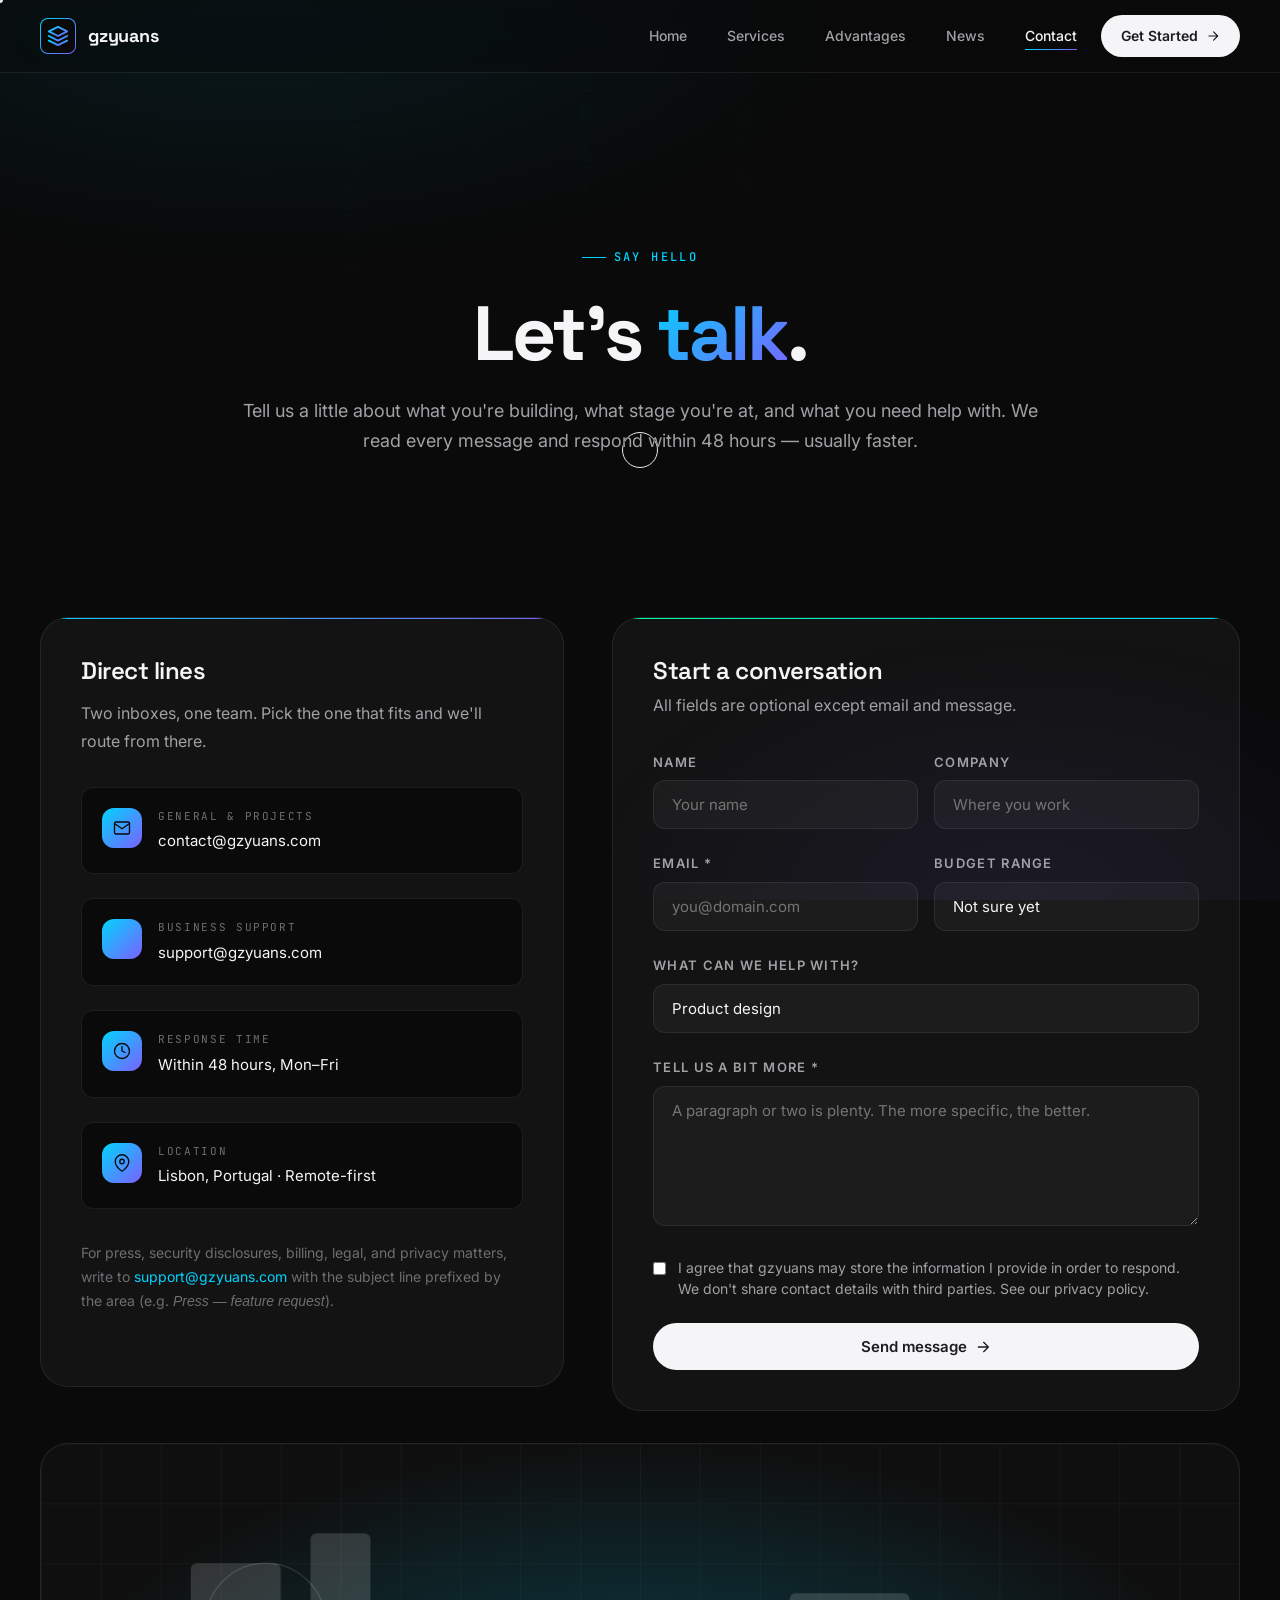
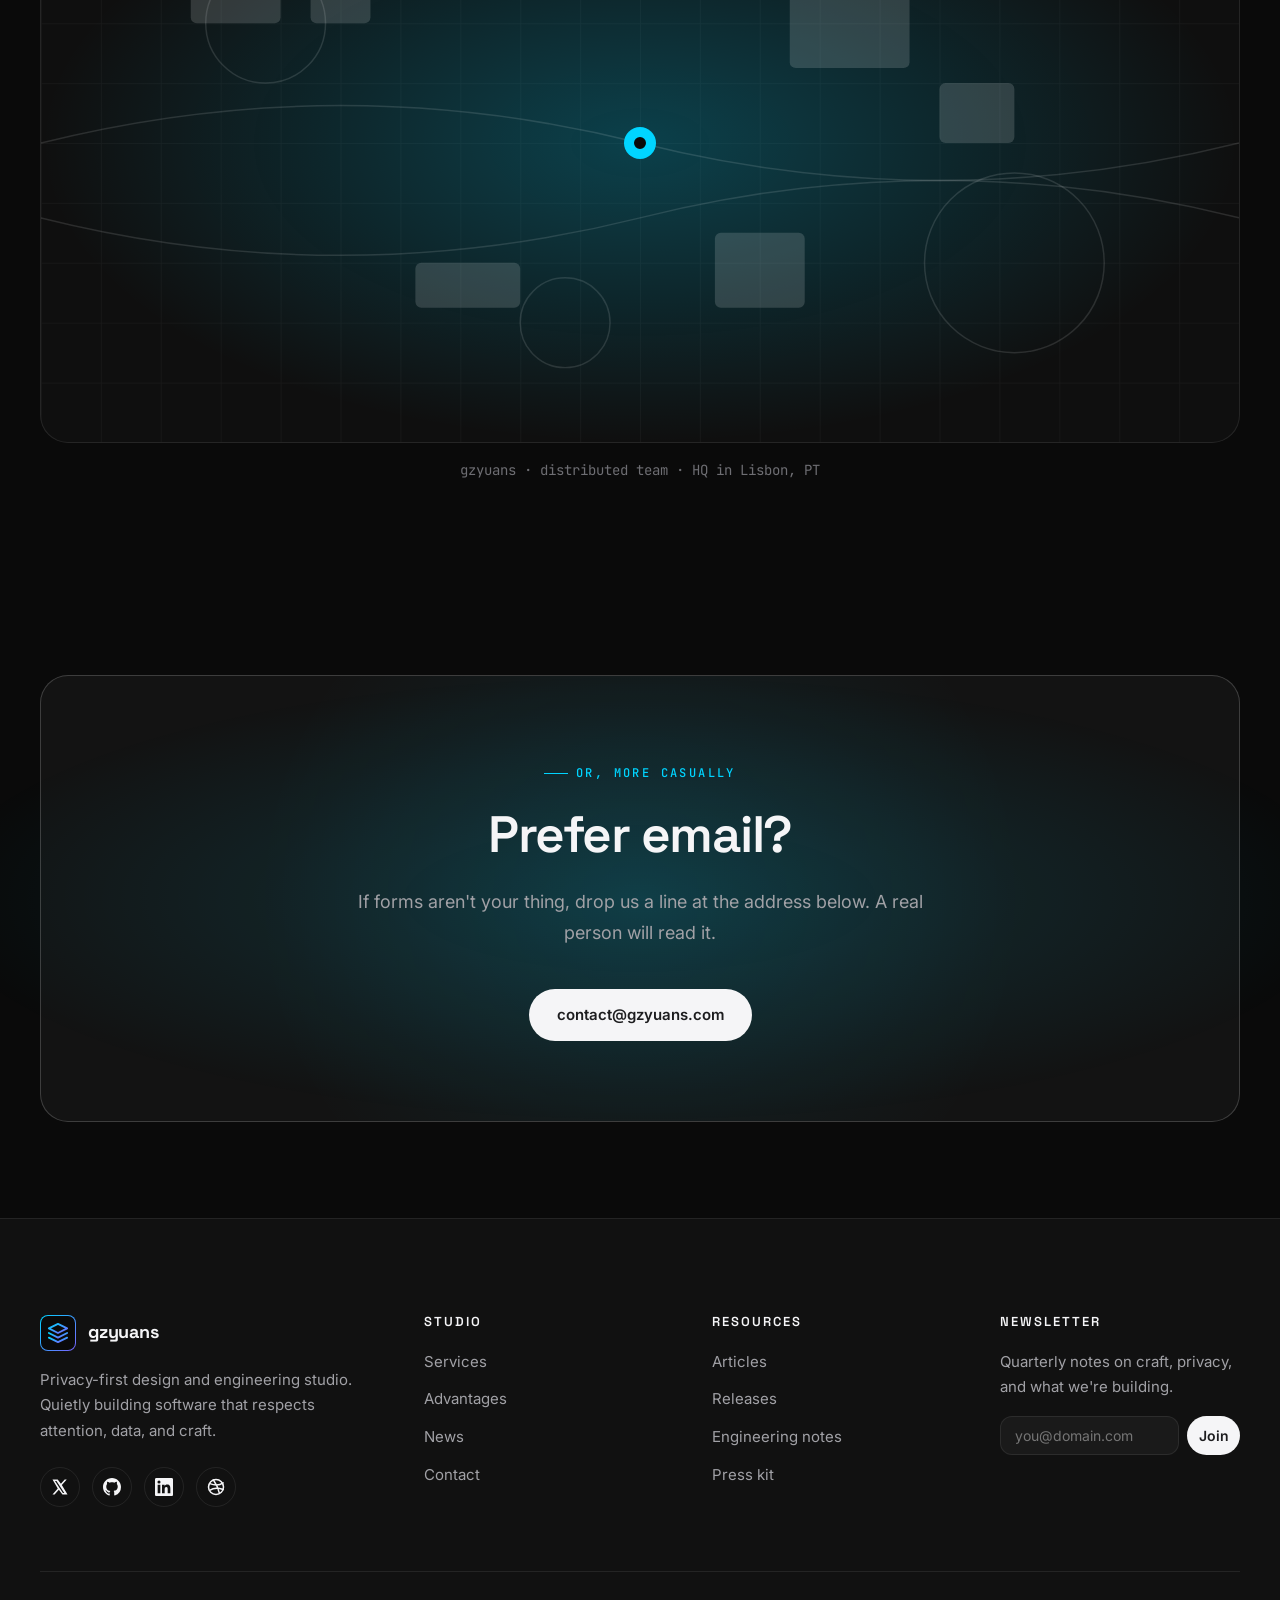
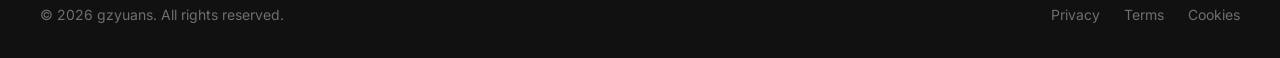
==== commit c6512c37: "Expand privacy policy to 20 sections; consolidate to two email addresses (contact@ and support@)" ====
--- a/contact.html
+++ b/contact.html
@@ -67,28 +67,21 @@
 
           <aside class="contact-info reveal">
             <h3>Direct lines</h3>
-            <p>For project inquiries, partnerships, or just to say hi.</p>
+            <p>Two inboxes, one team. Pick the one that fits and we'll route from there.</p>
 
             <div class="contact-list">
-              <a href="mailto:hello@gzyuans.com" class="contact-item">
+              <a href="mailto:contact@gzyuans.com" class="contact-item">
                 <div class="contact-item-icon"><svg viewBox="0 0 24 24" fill="none" stroke="currentColor" stroke-width="1.8" stroke-linecap="round" stroke-linejoin="round"><path d="M4 4h16c1.1 0 2 .9 2 2v12c0 1.1-.9 2-2 2H4c-1.1 0-2-.9-2-2V6c0-1.1.9-2 2-2z"/><polyline points="22,6 12,13 2,6"/></svg></div>
                 <div>
-                  <div class="contact-item-label">Email</div>
-                  <div class="contact-item-value">hello@gzyuans.com</div>
+                  <div class="contact-item-label">General & projects</div>
+                  <div class="contact-item-value">contact@gzyuans.com</div>
                 </div>
               </a>
-              <a href="mailto:press@gzyuans.com" class="contact-item">
-                <div class="contact-item-icon"><svg viewBox="0 0 24 24" fill="none" stroke="currentColor" stroke-width="1.8" stroke-linecap="round" stroke-linejoin="round"><path d="M19 20H5a2 2 0 0 1-2-2V6a2 2 0 0 1 2-2h10a2 2 0 0 1 2 2v1M19 8h-4a2 2 0 0 0-2 2v8a2 2 0 0 0 2 2h4a2 2 0 0 0 2-2v-8a2 2 0 0 0-2-2z"/></svg></div>
-                <div>
-                  <div class="contact-item-label">Press & media</div>
-                  <div class="contact-item-value">press@gzyuans.com</div>
-                </div>
-              </a>
-              <a href="mailto:security@gzyuans.com" class="contact-item">
-                <div class="contact-item-icon"><svg viewBox="0 0 24 24" fill="none" stroke="currentColor" stroke-width="1.8" stroke-linecap="round" stroke-linejoin="round"><path d="M12 22s8-4 8-10V5l-8-3-8 3v7c0 6 8 10 8 10z"/><path d="M9 12l2 2 4-4"/></svg></div>
-                <div>
-                  <div class="contact-item-label">Security disclosures</div>
-                  <div class="contact-item-value">security@gzyuans.com</div>
+              <a href="mailto:support@gzyuans.com" class="contact-item">
+                <div class="contact-item-icon"><svg viewBox="0 0 24 24" fill="none" stroke="currentColor" stroke-width="1.8" stroke-linecap="round" stroke-linejoin="round"><path d="12 1l3.09 6.26L22 8.27l-5 4.87 1.18 6.88L12 16.79l-6.18 3.23L7 13.14 2 8.27l6.91-1.01L12 1z"/></svg></div>
+                <div>
+                  <div class="contact-item-label">Business support</div>
+                  <div class="contact-item-value">support@gzyuans.com</div>
                 </div>
               </a>
               <div class="contact-item">
@@ -98,9 +91,16 @@
                   <div class="contact-item-value">Within 48 hours, Mon–Fri</div>
                 </div>
               </div>
-            </div>
-
-            <p style="font-size: 0.875rem; color: var(--color-text-muted); margin-top: 1.5rem;">For sensitive security disclosures, please use our PGP key (fingerprint: <code style="font-family: var(--font-mono); color: var(--color-accent);">2C4F 89A1 7E3B 6D5C</code>).</p>
+              <div class="contact-item">
+                <div class="contact-item-icon"><svg viewBox="0 0 24 24" fill="none" stroke="currentColor" stroke-width="1.8" stroke-linecap="round" stroke-linejoin="round"><path d="M21 10c0 7-9 13-9 13s-9-6-9-13a9 9 0 0 1 18 0z"/><circle cx="12" cy="10" r="3"/></svg></div>
+                <div>
+                  <div class="contact-item-label">Location</div>
+                  <div class="contact-item-value">Lisbon, Portugal · Remote-first</div>
+                </div>
+              </div>
+            </div>
+
+            <p style="font-size: 0.875rem; color: var(--color-text-muted); margin-top: 1.5rem;">For press, security disclosures, billing, legal, and privacy matters, write to <a href="mailto:support@gzyuans.com" style="color: var(--color-accent);">support@gzyuans.com</a> with the subject line prefixed by the area (e.g. <em>Press — feature request</em>).</p>
           </aside>
 
           <form class="contact-form reveal" data-form id="contactForm" novalidate>
@@ -210,7 +210,7 @@
             <h2>Prefer email?</h2>
             <p>If forms aren't your thing, drop us a line at the address below. A real person will read it.</p>
             <div class="cta-actions">
-              <a href="mailto:hello@gzyuans.com" class="btn btn-primary magnetic">hello@gzyuans.com</a>
+              <a href="mailto:contact@gzyuans.com" class="btn btn-primary magnetic">contact@gzyuans.com</a>
             </div>
           </div>
         </div>
